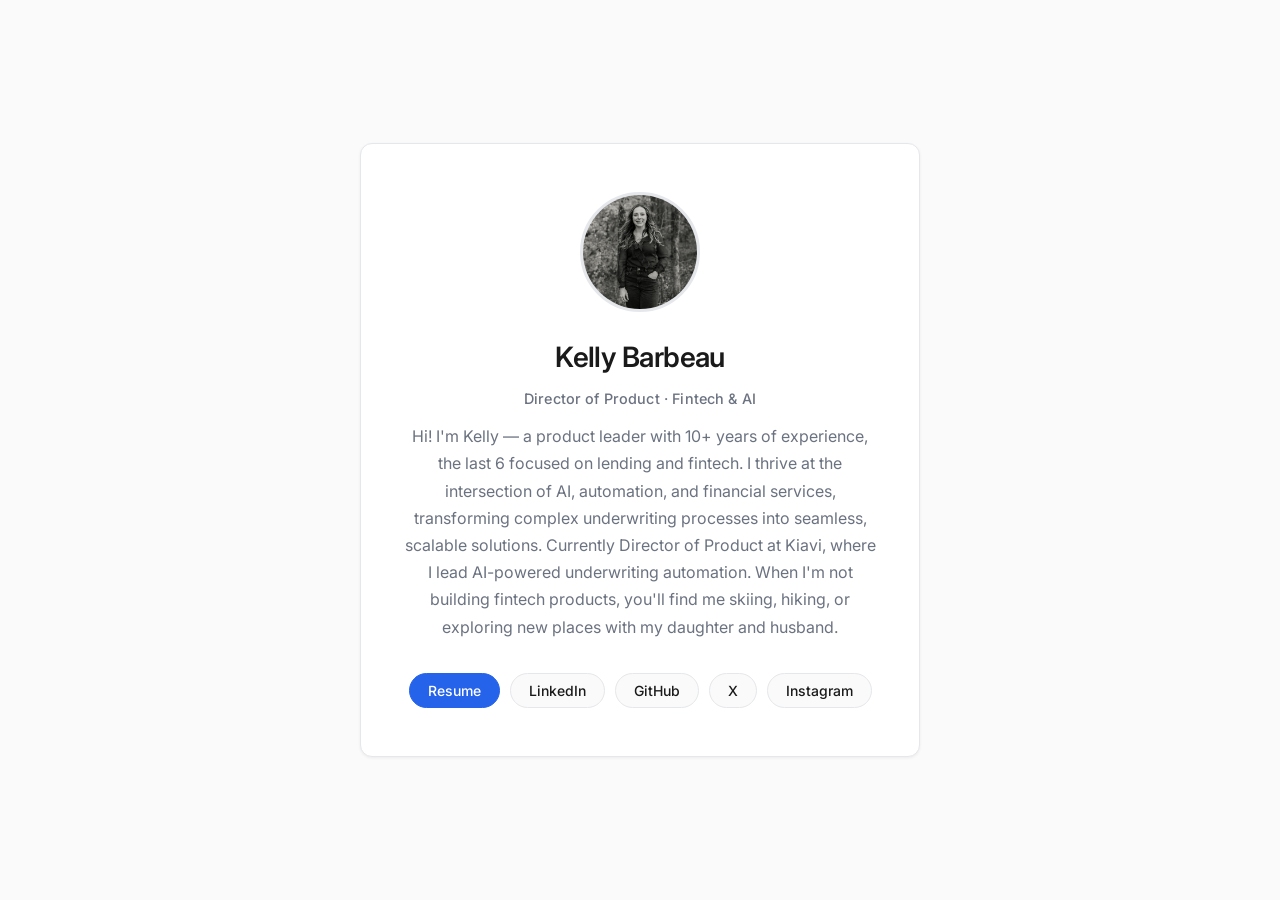
==== index.html @ c8a046b2 "Initial site" ====
<!DOCTYPE html>
<html lang="en">
<head>
  <meta charset="UTF-8" />
  <meta name="viewport" content="width=device-width, initial-scale=1.0" />
  <title>Kelly Barbeau</title>
  <link rel="stylesheet" href="style.css" />
  <link rel="preconnect" href="https://fonts.googleapis.com" />
  <link rel="preconnect" href="https://fonts.gstatic.com" crossorigin />
  <link href="https://fonts.googleapis.com/css2?family=Inter:wght@300;400;500;600&display=swap" rel="stylesheet" />
</head>
<body>
  <main class="container">
    <section class="profile">
      <div class="avatar-wrap">
        <img src="headshot.jpg" alt="Kelly Barbeau" class="avatar" />
      </div>

      <h1>Kelly Barbeau</h1>
      <p class="title">Director of Product · Fintech &amp; AI</p>

      <p class="bio">
        Hi! I'm Kelly — a product leader with 10+ years of experience, the last 6 focused on lending and fintech. I thrive at the intersection of AI, automation, and financial services, transforming complex underwriting processes into seamless, scalable solutions. Currently Director of Product at Kiavi, where I lead AI-powered underwriting automation. When I'm not building fintech products, you'll find me skiing, hiking, or exploring new places with my daughter and husband.
      </p>

      <nav class="links">
        <a href="resume.html" class="link-pill primary">Resume</a>
        <a href="https://www.linkedin.com/in/kelly-barbeau/" class="link-pill" target="_blank" rel="noopener">LinkedIn</a>
        <a href="https://github.com/kellybarbeau" class="link-pill" target="_blank" rel="noopener">GitHub</a>
        <a href="https://x.com/kellymbarbeau" class="link-pill" target="_blank" rel="noopener">X</a>
        <a href="https://www.instagram.com/kmobarbeau/" class="link-pill" target="_blank" rel="noopener">Instagram</a>
      </nav>
    </section>
  </main>
</body>
</html>
---- style.css ----
*, *::before, *::after {
  box-sizing: border-box;
  margin: 0;
  padding: 0;
}

:root {
  --bg: #fafafa;
  --surface: #ffffff;
  --text: #1a1a1a;
  --muted: #6b7280;
  --accent: #2563eb;
  --accent-hover: #1d4ed8;
  --border: #e5e7eb;
  --radius: 12px;
}

body {
  font-family: 'Inter', system-ui, sans-serif;
  background: var(--bg);
  color: var(--text);
  min-height: 100vh;
  display: flex;
  align-items: center;
  justify-content: center;
  padding: 2rem 1rem;
}

.container {
  width: 100%;
  max-width: 560px;
}

/* ── Home page ── */

.profile {
  background: var(--surface);
  border: 1px solid var(--border);
  border-radius: var(--radius);
  padding: 3rem 2.5rem;
  text-align: center;
  box-shadow: 0 1px 3px rgba(0,0,0,.06);
}

.avatar-wrap {
  margin-bottom: 1.5rem;
}

.avatar {
  width: 120px;
  height: 120px;
  border-radius: 50%;
  object-fit: cover;
  border: 3px solid var(--border);
}

h1 {
  font-size: 1.75rem;
  font-weight: 600;
  letter-spacing: -0.02em;
  margin-bottom: 1rem;
}

.title {
  color: var(--muted);
  font-size: 0.9rem;
  font-weight: 500;
  margin-bottom: 1rem;
  letter-spacing: 0.01em;
}

.bio {
  color: var(--muted);
  font-size: 1rem;
  line-height: 1.7;
  margin-bottom: 2rem;
}

.links {
  display: flex;
  flex-wrap: wrap;
  gap: 0.625rem;
  justify-content: center;
}

.link-pill {
  display: inline-block;
  padding: 0.5rem 1.125rem;
  border-radius: 999px;
  font-size: 0.875rem;
  font-weight: 500;
  text-decoration: none;
  border: 1px solid var(--border);
  color: var(--text);
  background: var(--bg);
  transition: border-color 0.15s, background 0.15s, color 0.15s;
}

.link-pill:hover {
  border-color: var(--accent);
  color: var(--accent);
  background: #eff6ff;
}

.link-pill.primary {
  background: var(--accent);
  color: #fff;
  border-color: var(--accent);
}

.link-pill.primary:hover {
  background: var(--accent-hover);
  border-color: var(--accent-hover);
  color: #fff;
}

/* ── Resume page ── */

.resume-header {
  margin-bottom: 2rem;
}

.resume-header a {
  color: var(--accent);
  text-decoration: none;
  font-size: 0.875rem;
  font-weight: 500;
}

.resume-header a:hover {
  text-decoration: underline;
}

.resume-card {
  background: var(--surface);
  border: 1px solid var(--border);
  border-radius: var(--radius);
  padding: 2.5rem;
  box-shadow: 0 1px 3px rgba(0,0,0,.06);
}

.resume-card h1 {
  text-align: left;
  font-size: 1.5rem;
  margin-bottom: 0.25rem;
}

.resume-subtitle {
  color: var(--muted);
  font-size: 0.95rem;
  margin-bottom: 2rem;
}

.resume-section {
  margin-bottom: 2rem;
}

.resume-section:last-child {
  margin-bottom: 0;
}

.resume-section h2 {
  font-size: 0.75rem;
  font-weight: 600;
  letter-spacing: 0.08em;
  text-transform: uppercase;
  color: var(--muted);
  border-bottom: 1px solid var(--border);
  padding-bottom: 0.5rem;
  margin-bottom: 1.25rem;
}

.resume-entry {
  margin-bottom: 1.25rem;
}

.resume-entry:last-child {
  margin-bottom: 0;
}

.entry-header {
  display: flex;
  justify-content: space-between;
  align-items: baseline;
  gap: 1rem;
  margin-bottom: 0.25rem;
}

.entry-title {
  font-weight: 600;
  font-size: 0.95rem;
}

.entry-date {
  font-size: 0.8rem;
  color: var(--muted);
  white-space: nowrap;
  flex-shrink: 0;
}

.entry-org {
  color: var(--muted);
  font-size: 0.875rem;
  margin-bottom: 0.5rem;
}

.entry-desc {
  font-size: 0.875rem;
  color: var(--muted);
  line-height: 1.6;
}

.entry-list {
  margin-top: 0.5rem;
  padding-left: 1.1rem;
  display: flex;
  flex-direction: column;
  gap: 0.35rem;
}

.entry-list li {
  font-size: 0.875rem;
  color: var(--muted);
  line-height: 1.6;
}

.resume-container {
  max-width: 680px;
}

.skills-list {
  display: flex;
  flex-wrap: wrap;
  gap: 0.5rem;
}

.skill-tag {
  font-size: 0.8rem;
  padding: 0.3rem 0.75rem;
  border-radius: 999px;
  background: var(--bg);
  border: 1px solid var(--border);
  color: var(--muted);
}

@media (max-width: 480px) {
  .profile {
    padding: 2rem 1.5rem;
  }
  .resume-card {
    padding: 1.75rem 1.25rem;
  }
  .entry-header {
    flex-direction: column;
    gap: 0.125rem;
  }
}
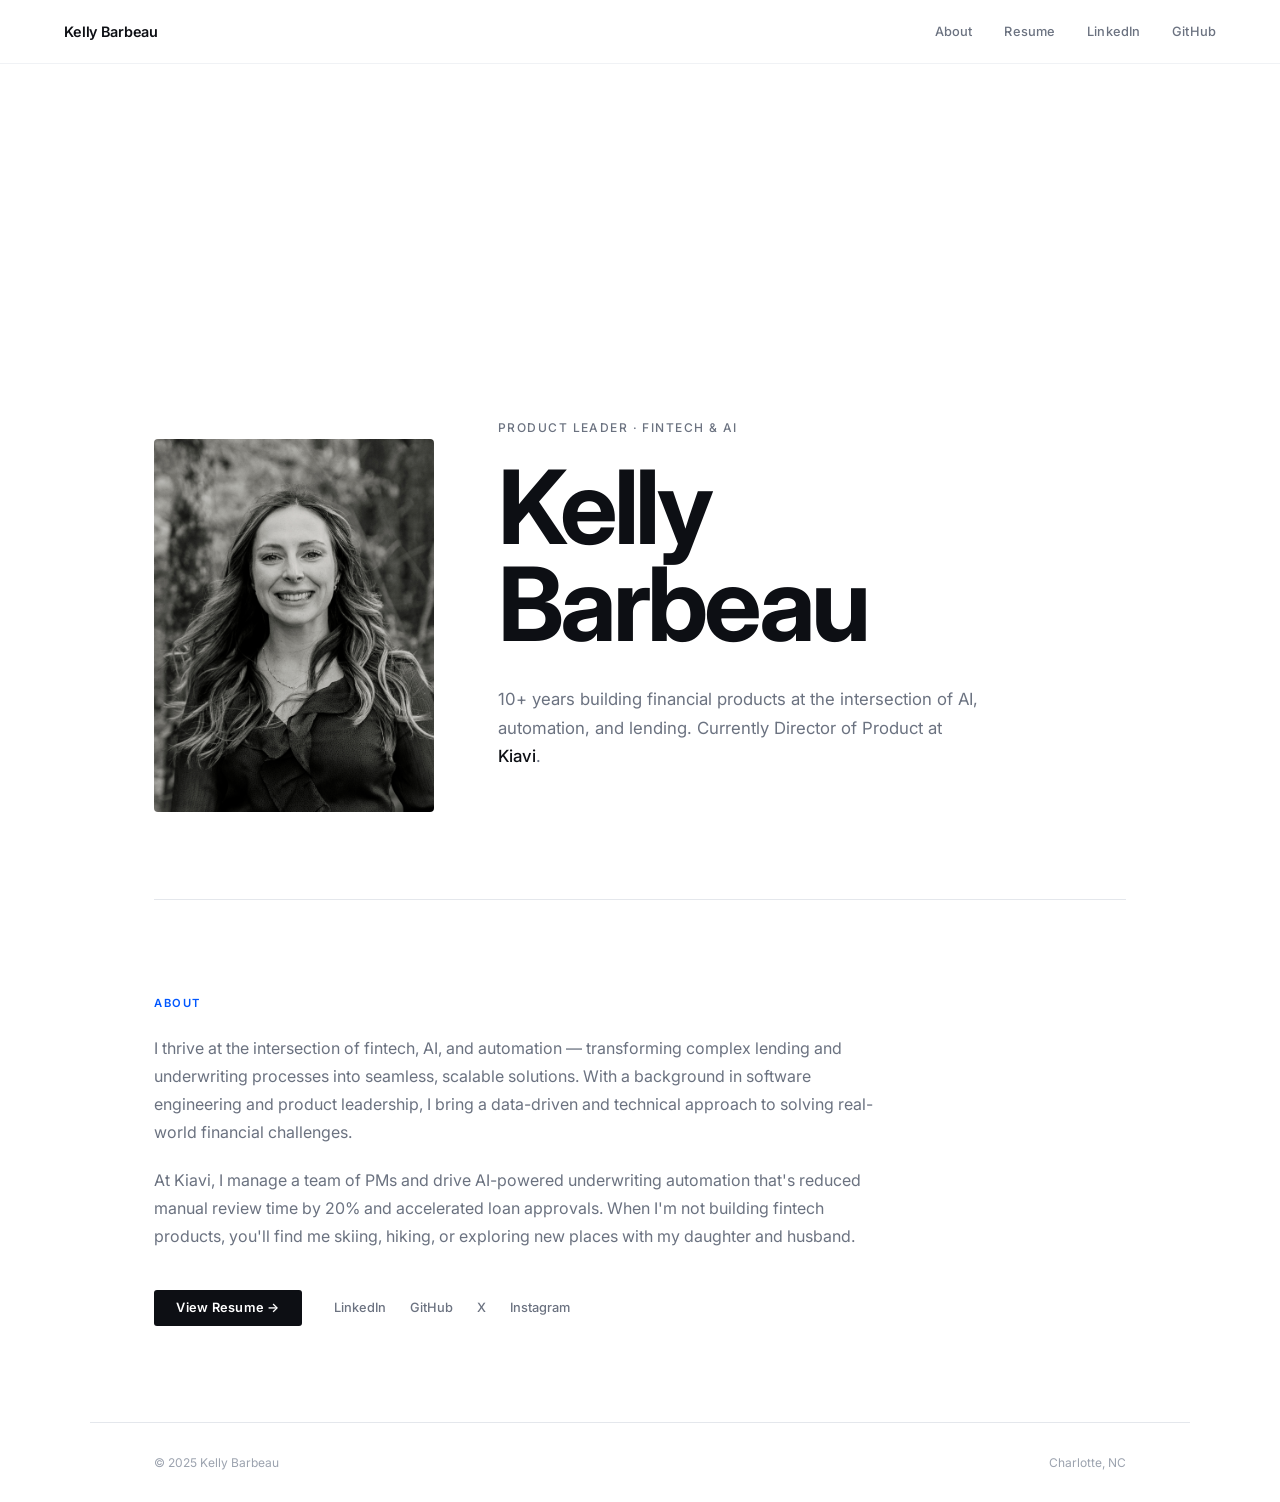
==== commit 6579e4cd: "Redesign with hero layout and updated photo" ====
--- a/index.html
+++ b/index.html
@@ -7,30 +7,63 @@
   <link rel="stylesheet" href="style.css" />
   <link rel="preconnect" href="https://fonts.googleapis.com" />
   <link rel="preconnect" href="https://fonts.gstatic.com" crossorigin />
-  <link href="https://fonts.googleapis.com/css2?family=Inter:wght@300;400;500;600&display=swap" rel="stylesheet" />
+  <link href="https://fonts.googleapis.com/css2?family=Inter:ital,opsz,wght@0,14..32,300;0,14..32,400;0,14..32,500;0,14..32,600;0,14..32,700;1,14..32,300&display=swap" rel="stylesheet" />
 </head>
 <body>
-  <main class="container">
-    <section class="profile">
-      <div class="avatar-wrap">
-        <img src="headshot.jpg" alt="Kelly Barbeau" class="avatar" />
+
+  <!-- Nav -->
+  <header class="nav">
+    <span class="nav-name">Kelly Barbeau</span>
+    <nav class="nav-links">
+      <a href="#about">About</a>
+      <a href="resume.html">Resume</a>
+      <a href="https://www.linkedin.com/in/kelly-barbeau/" target="_blank" rel="noopener">LinkedIn</a>
+      <a href="https://github.com/kellybarbeau" target="_blank" rel="noopener">GitHub</a>
+    </nav>
+  </header>
+
+  <!-- Hero -->
+  <section class="hero">
+    <div class="hero-inner">
+      <div class="hero-photo-col">
+        <img src="headshot.png" alt="Kelly Barbeau" class="hero-photo" />
       </div>
+      <div class="hero-text-col">
+        <p class="hero-eyebrow">Product Leader · Fintech &amp; AI</p>
+        <h1 class="hero-name">Kelly<br/>Barbeau</h1>
+        <p class="hero-sub">10+ years building financial products at the intersection of AI, automation, and lending. Currently Director of Product at <span class="accent">Kiavi</span>.</p>
+      </div>
+    </div>
+    <div class="hero-rule"></div>
+  </section>
 
-      <h1>Kelly Barbeau</h1>
-      <p class="title">Director of Product · Fintech &amp; AI</p>
+  <!-- About -->
+  <section class="about" id="about">
+    <div class="about-inner">
+      <p class="section-label">About</p>
+      <p class="about-bio">
+        I thrive at the intersection of fintech, AI, and automation — transforming complex lending and underwriting processes into seamless, scalable solutions. With a background in software engineering and product leadership, I bring a data-driven and technical approach to solving real-world financial challenges.
+      </p>
+      <p class="about-bio">
+        At Kiavi, I manage a team of PMs and drive AI-powered underwriting automation that's reduced manual review time by 20% and accelerated loan approvals. When I'm not building fintech products, you'll find me skiing, hiking, or exploring new places with my daughter and husband.
+      </p>
+      <div class="about-links">
+        <a href="resume.html" class="btn-primary">View Resume →</a>
+        <div class="social-links">
+          <a href="https://www.linkedin.com/in/kelly-barbeau/" target="_blank" rel="noopener">LinkedIn</a>
+          <a href="https://github.com/kellybarbeau" target="_blank" rel="noopener">GitHub</a>
+          <a href="https://x.com/kellymbarbeau" target="_blank" rel="noopener">X</a>
+          <a href="https://www.instagram.com/kmobarbeau/" target="_blank" rel="noopener">Instagram</a>
+        </div>
+      </div>
+    </div>
+  </section>
 
-      <p class="bio">
-        Hi! I'm Kelly — a product leader with 10+ years of experience, the last 6 focused on lending and fintech. I thrive at the intersection of AI, automation, and financial services, transforming complex underwriting processes into seamless, scalable solutions. Currently Director of Product at Kiavi, where I lead AI-powered underwriting automation. When I'm not building fintech products, you'll find me skiing, hiking, or exploring new places with my daughter and husband.
-      </p>
+  <!-- Footer -->
+  <footer class="footer">
+    <span>© 2025 Kelly Barbeau</span>
+    <span>Charlotte, NC</span>
+  </footer>
 
-      <nav class="links">
-        <a href="resume.html" class="link-pill primary">Resume</a>
-        <a href="https://www.linkedin.com/in/kelly-barbeau/" class="link-pill" target="_blank" rel="noopener">LinkedIn</a>
-        <a href="https://github.com/kellybarbeau" class="link-pill" target="_blank" rel="noopener">GitHub</a>
-        <a href="https://x.com/kellymbarbeau" class="link-pill" target="_blank" rel="noopener">X</a>
-        <a href="https://www.instagram.com/kmobarbeau/" class="link-pill" target="_blank" rel="noopener">Instagram</a>
-      </nav>
-    </section>
-  </main>
 </body>
 </html>
--- a/style.css
+++ b/style.css
@@ -5,227 +5,340 @@
 }
 
 :root {
-  --bg: #fafafa;
-  --surface: #ffffff;
-  --text: #1a1a1a;
+  --bg: #ffffff;
+  --bg-subtle: #f7f8fa;
+  --text: #0d0f14;
   --muted: #6b7280;
-  --accent: #2563eb;
-  --accent-hover: #1d4ed8;
-  --border: #e5e7eb;
-  --radius: 12px;
+  --muted-light: #9ca3af;
+  --accent: #0057ff;
+  --border: #e4e7ec;
+  --border-light: #f0f2f5;
+  --nav-h: 64px;
+  --page-pad: clamp(1.5rem, 5vw, 5rem);
+  --max-w: 1100px;
+}
+
+html {
+  scroll-behavior: smooth;
 }
 
 body {
   font-family: 'Inter', system-ui, sans-serif;
   background: var(--bg);
   color: var(--text);
-  min-height: 100vh;
-  display: flex;
-  align-items: center;
-  justify-content: center;
-  padding: 2rem 1rem;
-}
-
-.container {
+  -webkit-font-smoothing: antialiased;
+}
+
+/* ── Nav ── */
+
+.nav {
+  position: fixed;
+  top: 0;
+  left: 0;
+  right: 0;
+  height: var(--nav-h);
+  display: flex;
+  align-items: center;
+  justify-content: space-between;
+  padding: 0 var(--page-pad);
+  background: rgba(255,255,255,0.88);
+  backdrop-filter: blur(12px);
+  -webkit-backdrop-filter: blur(12px);
+  border-bottom: 1px solid var(--border-light);
+  z-index: 100;
+}
+
+.nav-name {
+  font-size: 0.9rem;
+  font-weight: 600;
+  letter-spacing: -0.01em;
+  color: var(--text);
+  text-decoration: none;
+}
+
+.nav-links {
+  display: flex;
+  align-items: center;
+  gap: 2rem;
+}
+
+.nav-links a {
+  font-size: 0.8rem;
+  font-weight: 500;
+  color: var(--muted);
+  text-decoration: none;
+  letter-spacing: 0.01em;
+  transition: color 0.15s;
+}
+
+.nav-links a:hover,
+.nav-links a.nav-active {
+  color: var(--text);
+}
+
+/* ── Hero ── */
+
+.hero {
+  min-height: 100svh;
+  display: flex;
+  flex-direction: column;
+  justify-content: flex-end;
+  padding: calc(var(--nav-h) + 4rem) var(--page-pad) 0;
+  max-width: var(--max-w);
+  margin: 0 auto;
+}
+
+.hero-inner {
+  display: grid;
+  grid-template-columns: 280px 1fr;
+  gap: 4rem;
+  align-items: center;
+  padding-bottom: 4rem;
+}
+
+.hero-photo {
   width: 100%;
-  max-width: 560px;
-}
-
-/* ── Home page ── */
-
-.profile {
-  background: var(--surface);
-  border: 1px solid var(--border);
-  border-radius: var(--radius);
-  padding: 3rem 2.5rem;
-  text-align: center;
-  box-shadow: 0 1px 3px rgba(0,0,0,.06);
-}
-
-.avatar-wrap {
+  aspect-ratio: 3 / 4;
+  object-fit: cover;
+  object-position: center top;
+  border-radius: 4px;
+}
+
+.hero-text-col {
+  min-width: 0;
+}
+
+.hero-eyebrow {
+  font-size: 0.75rem;
+  font-weight: 500;
+  letter-spacing: 0.12em;
+  text-transform: uppercase;
+  color: var(--muted);
   margin-bottom: 1.5rem;
 }
 
-.avatar {
-  width: 120px;
-  height: 120px;
-  border-radius: 50%;
-  object-fit: cover;
-  border: 3px solid var(--border);
-}
-
-h1 {
-  font-size: 1.75rem;
-  font-weight: 600;
-  letter-spacing: -0.02em;
-  margin-bottom: 1rem;
-}
-
-.title {
-  color: var(--muted);
-  font-size: 0.9rem;
-  font-weight: 500;
-  margin-bottom: 1rem;
-  letter-spacing: 0.01em;
-}
-
-.bio {
-  color: var(--muted);
+.hero-name {
+  font-size: clamp(3rem, 8vw, 6.5rem);
+  font-weight: 700;
+  line-height: 0.95;
+  letter-spacing: -0.04em;
+  color: var(--text);
+  margin-bottom: 2rem;
+}
+
+.hero-sub {
+  max-width: 480px;
+  font-size: 1.05rem;
+  font-weight: 400;
+  line-height: 1.7;
+  color: var(--muted);
+  margin-bottom: 4rem;
+}
+
+.accent {
+  color: var(--text);
+  font-weight: 500;
+}
+
+.hero-rule {
+  height: 1px;
+  background: var(--border);
+  width: 100%;
+}
+
+/* ── About ── */
+
+.about {
+  padding: 6rem var(--page-pad);
+  max-width: var(--max-w);
+  margin: 0 auto;
+}
+
+.about-inner {
+  max-width: 720px;
+}
+
+.section-label {
+  font-size: 0.7rem;
+  font-weight: 600;
+  letter-spacing: 0.14em;
+  text-transform: uppercase;
+  color: var(--accent);
+  margin-bottom: 1.5rem;
+}
+
+.about-bio {
   font-size: 1rem;
-  line-height: 1.7;
+  line-height: 1.75;
+  color: var(--muted);
+  margin-bottom: 1.25rem;
+}
+
+.about-links {
+  margin-top: 2.5rem;
+  display: flex;
+  align-items: center;
+  gap: 2rem;
+  flex-wrap: wrap;
+}
+
+.btn-primary {
+  display: inline-block;
+  padding: 0.65rem 1.4rem;
+  background: var(--text);
+  color: #fff;
+  font-size: 0.8rem;
+  font-weight: 600;
+  letter-spacing: 0.02em;
+  text-decoration: none;
+  border-radius: 3px;
+  transition: background 0.15s, opacity 0.15s;
+}
+
+.btn-primary:hover {
+  background: #1a1f2e;
+}
+
+.social-links {
+  display: flex;
+  gap: 1.5rem;
+}
+
+.social-links a {
+  font-size: 0.8rem;
+  font-weight: 500;
+  color: var(--muted);
+  text-decoration: none;
+  transition: color 0.15s;
+}
+
+.social-links a:hover {
+  color: var(--text);
+}
+
+/* ── Footer ── */
+
+.footer {
+  border-top: 1px solid var(--border);
+  padding: 2rem var(--page-pad);
+  max-width: var(--max-w);
+  margin: 0 auto;
+  display: flex;
+  justify-content: space-between;
+  align-items: center;
+}
+
+.footer span {
+  font-size: 0.75rem;
+  color: var(--muted-light);
+}
+
+/* ── Resume: Hero ── */
+
+.resume-hero {
+  padding: calc(var(--nav-h) + 5rem) var(--page-pad) 4rem;
+  max-width: var(--max-w);
+  margin: 0 auto;
+  border-bottom: 1px solid var(--border);
+}
+
+.resume-title {
+  font-size: clamp(2.5rem, 6vw, 4.5rem);
+  font-weight: 700;
+  letter-spacing: -0.03em;
+  line-height: 1;
+  margin-bottom: 0.75rem;
+}
+
+.resume-tagline {
+  font-size: 1rem;
+  color: var(--muted);
+  font-weight: 400;
+}
+
+/* ── Resume: Body ── */
+
+.resume-body {
+  max-width: var(--max-w);
+  margin: 0 auto;
+  padding: 4rem var(--page-pad) 6rem;
+}
+
+.resume-section {
+  margin-bottom: 4rem;
+}
+
+.resume-section-heading {
+  font-size: 0.7rem;
+  font-weight: 600;
+  letter-spacing: 0.14em;
+  text-transform: uppercase;
+  color: var(--accent);
   margin-bottom: 2rem;
-}
-
-.links {
-  display: flex;
-  flex-wrap: wrap;
-  gap: 0.625rem;
-  justify-content: center;
-}
-
-.link-pill {
-  display: inline-block;
-  padding: 0.5rem 1.125rem;
-  border-radius: 999px;
-  font-size: 0.875rem;
-  font-weight: 500;
-  text-decoration: none;
-  border: 1px solid var(--border);
-  color: var(--text);
-  background: var(--bg);
-  transition: border-color 0.15s, background 0.15s, color 0.15s;
-}
-
-.link-pill:hover {
-  border-color: var(--accent);
-  color: var(--accent);
-  background: #eff6ff;
-}
-
-.link-pill.primary {
-  background: var(--accent);
-  color: #fff;
-  border-color: var(--accent);
-}
-
-.link-pill.primary:hover {
-  background: var(--accent-hover);
-  border-color: var(--accent-hover);
-  color: #fff;
-}
-
-/* ── Resume page ── */
-
-.resume-header {
-  margin-bottom: 2rem;
-}
-
-.resume-header a {
-  color: var(--accent);
-  text-decoration: none;
-  font-size: 0.875rem;
-  font-weight: 500;
-}
-
-.resume-header a:hover {
-  text-decoration: underline;
-}
-
-.resume-card {
-  background: var(--surface);
-  border: 1px solid var(--border);
-  border-radius: var(--radius);
-  padding: 2.5rem;
-  box-shadow: 0 1px 3px rgba(0,0,0,.06);
-}
-
-.resume-card h1 {
-  text-align: left;
-  font-size: 1.5rem;
-  margin-bottom: 0.25rem;
-}
-
-.resume-subtitle {
-  color: var(--muted);
-  font-size: 0.95rem;
-  margin-bottom: 2rem;
-}
-
-.resume-section {
-  margin-bottom: 2rem;
-}
-
-.resume-section:last-child {
-  margin-bottom: 0;
-}
-
-.resume-section h2 {
-  font-size: 0.75rem;
-  font-weight: 600;
-  letter-spacing: 0.08em;
-  text-transform: uppercase;
-  color: var(--muted);
+  padding-bottom: 0.75rem;
   border-bottom: 1px solid var(--border);
-  padding-bottom: 0.5rem;
-  margin-bottom: 1.25rem;
 }
 
 .resume-entry {
-  margin-bottom: 1.25rem;
+  display: grid;
+  grid-template-columns: 220px 1fr;
+  gap: 2rem;
+  padding: 1.75rem 0;
+  border-bottom: 1px solid var(--border-light);
 }
 
 .resume-entry:last-child {
-  margin-bottom: 0;
-}
-
-.entry-header {
-  display: flex;
-  justify-content: space-between;
-  align-items: baseline;
-  gap: 1rem;
-  margin-bottom: 0.25rem;
-}
-
-.entry-title {
-  font-weight: 600;
-  font-size: 0.95rem;
-}
-
-.entry-date {
-  font-size: 0.8rem;
-  color: var(--muted);
-  white-space: nowrap;
-  flex-shrink: 0;
-}
-
-.entry-org {
-  color: var(--muted);
-  font-size: 0.875rem;
-  margin-bottom: 0.5rem;
-}
-
-.entry-desc {
-  font-size: 0.875rem;
-  color: var(--muted);
-  line-height: 1.6;
-}
-
-.entry-list {
-  margin-top: 0.5rem;
-  padding-left: 1.1rem;
+  border-bottom: none;
+}
+
+.resume-entry-meta {
   display: flex;
   flex-direction: column;
   gap: 0.35rem;
+  padding-top: 0.1rem;
+}
+
+.entry-company {
+  font-size: 0.8rem;
+  font-weight: 600;
+  color: var(--text);
+}
+
+.entry-date {
+  font-size: 0.75rem;
+  color: var(--muted-light);
+  font-weight: 400;
+}
+
+.entry-role {
+  font-size: 0.95rem;
+  font-weight: 600;
+  color: var(--text);
+  margin-bottom: 0.75rem;
+  letter-spacing: -0.01em;
+}
+
+.entry-list {
+  padding-left: 1rem;
+  display: flex;
+  flex-direction: column;
+  gap: 0.5rem;
 }
 
 .entry-list li {
   font-size: 0.875rem;
   color: var(--muted);
-  line-height: 1.6;
-}
-
-.resume-container {
-  max-width: 680px;
+  line-height: 1.65;
+}
+
+.resume-lower {
+  display: grid;
+  grid-template-columns: 1fr 1fr;
+  gap: 3rem 4rem;
+}
+
+.resume-section-sm {
+  margin-bottom: 0;
 }
 
 .skills-list {
@@ -235,23 +348,42 @@
 }
 
 .skill-tag {
-  font-size: 0.8rem;
-  padding: 0.3rem 0.75rem;
-  border-radius: 999px;
-  background: var(--bg);
+  font-size: 0.75rem;
+  font-weight: 500;
+  padding: 0.35rem 0.85rem;
+  border-radius: 2px;
+  background: var(--bg-subtle);
   border: 1px solid var(--border);
   color: var(--muted);
 }
 
-@media (max-width: 480px) {
-  .profile {
-    padding: 2rem 1.5rem;
-  }
-  .resume-card {
-    padding: 1.75rem 1.25rem;
-  }
-  .entry-header {
-    flex-direction: column;
-    gap: 0.125rem;
-  }
-}
+/* ── Responsive ── */
+
+@media (max-width: 768px) {
+  .hero-inner {
+    grid-template-columns: 1fr;
+    gap: 2rem;
+  }
+
+  .hero-photo {
+    max-width: 200px;
+    aspect-ratio: 1 / 1;
+  }
+
+  .resume-entry {
+    grid-template-columns: 1fr;
+    gap: 0.5rem;
+  }
+
+  .resume-lower {
+    grid-template-columns: 1fr;
+  }
+
+  .nav-links {
+    gap: 1.25rem;
+  }
+
+  .nav-links a:nth-child(n+3) {
+    display: none;
+  }
+}
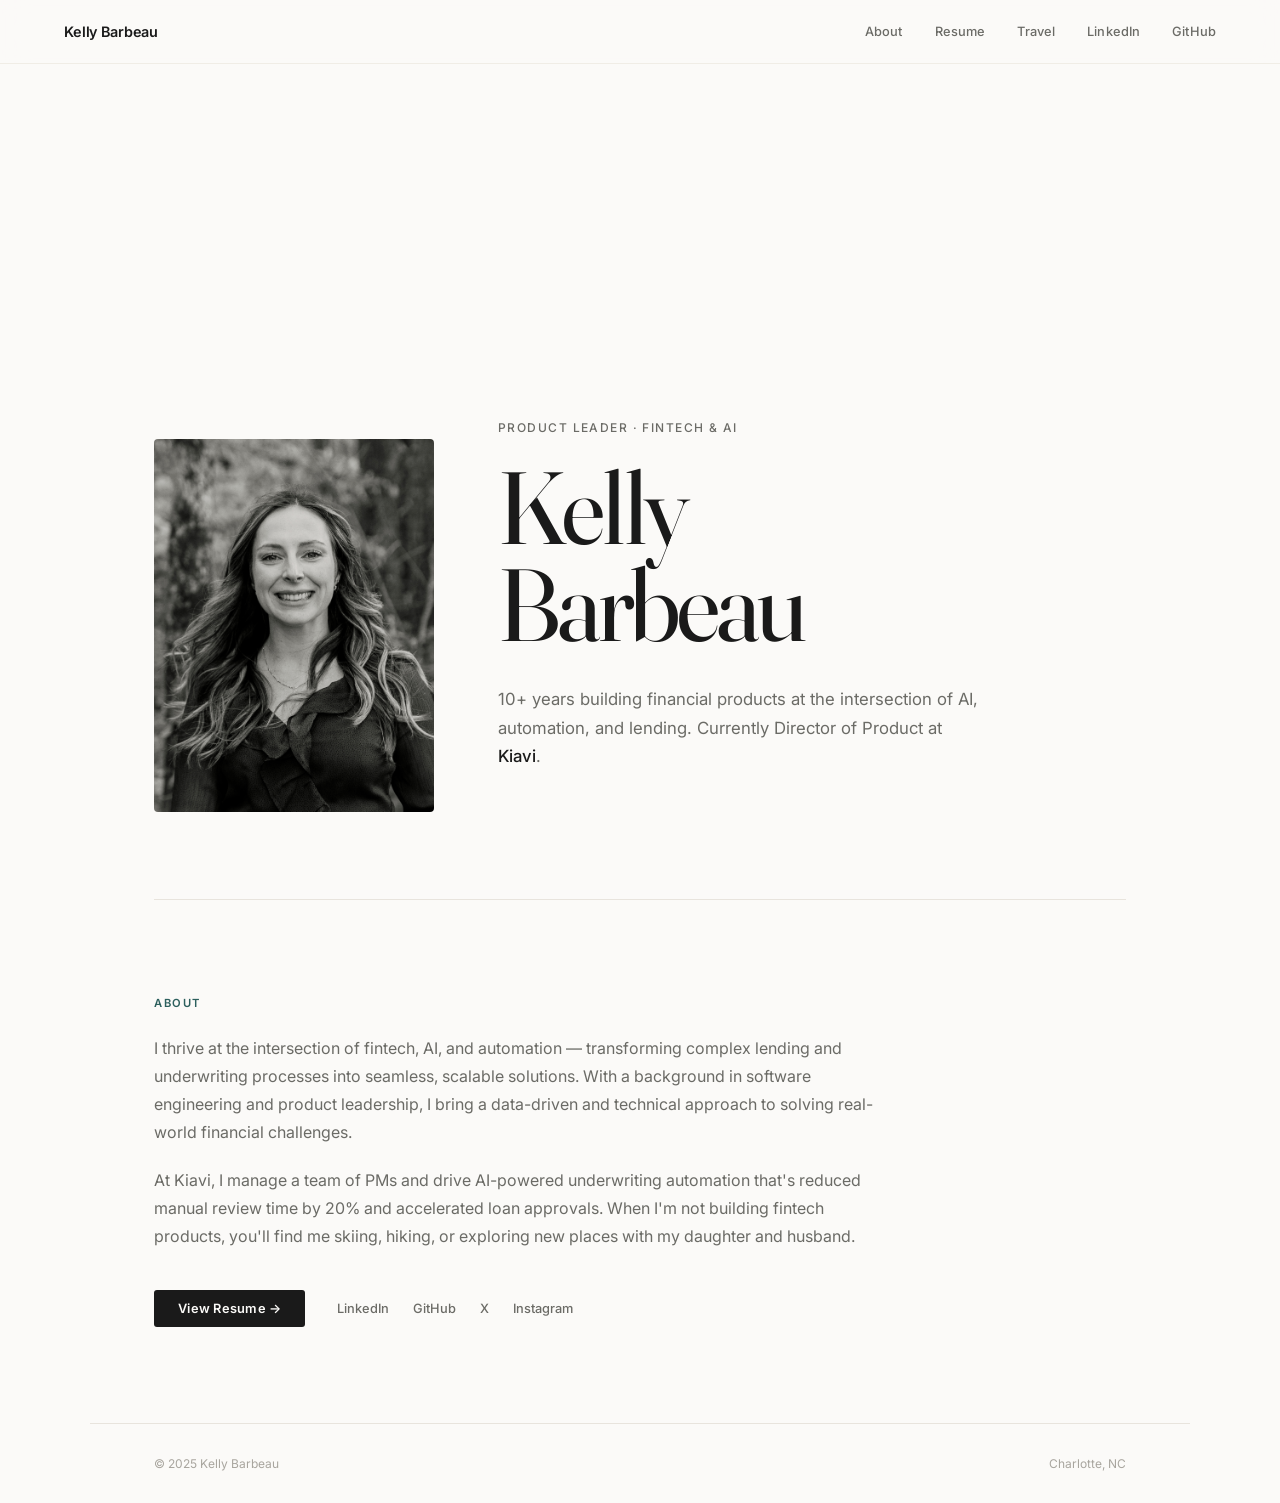
==== commit 317c6378: "Add Travel guides + homepage style refresh Travel page: card library of 20 destination guides + 3 it" ====
--- a/index.html
+++ b/index.html
@@ -4,10 +4,11 @@
   <meta charset="UTF-8" />
   <meta name="viewport" content="width=device-width, initial-scale=1.0" />
   <title>Kelly Barbeau</title>
+  <link rel="icon" type="image/svg+xml" href="favicon.svg" />
   <link rel="stylesheet" href="style.css" />
   <link rel="preconnect" href="https://fonts.googleapis.com" />
   <link rel="preconnect" href="https://fonts.gstatic.com" crossorigin />
-  <link href="https://fonts.googleapis.com/css2?family=Inter:ital,opsz,wght@0,14..32,300;0,14..32,400;0,14..32,500;0,14..32,600;0,14..32,700;1,14..32,300&display=swap" rel="stylesheet" />
+  <link href="https://fonts.googleapis.com/css2?family=Fraunces:opsz,wght@9..144,300..700&family=Inter:ital,opsz,wght@0,14..32,300;0,14..32,400;0,14..32,500;0,14..32,600;0,14..32,700;1,14..32,300&display=swap" rel="stylesheet" />
 </head>
 <body>
 
@@ -17,6 +18,7 @@
     <nav class="nav-links">
       <a href="#about">About</a>
       <a href="resume.html">Resume</a>
+      <a href="travel.html">Travel</a>
       <a href="https://www.linkedin.com/in/kelly-barbeau/" target="_blank" rel="noopener">LinkedIn</a>
       <a href="https://github.com/kellybarbeau" target="_blank" rel="noopener">GitHub</a>
     </nav>
--- a/style.css
+++ b/style.css
@@ -5,17 +5,20 @@
 }
 
 :root {
-  --bg: #ffffff;
-  --bg-subtle: #f7f8fa;
-  --text: #0d0f14;
-  --muted: #6b7280;
-  --muted-light: #9ca3af;
-  --accent: #0057ff;
-  --border: #e4e7ec;
-  --border-light: #f0f2f5;
+  --bg: #fbfaf8;
+  --bg-subtle: #f4f0e8;
+  --text: #1a1a1a;
+  --muted: #6b6b66;
+  --muted-light: #a8a59e;
+  --accent: #2c5f5d;
+  --accent-soft: #e8efee;
+  --border: #e8e4dd;
+  --border-light: #f0ede6;
   --nav-h: 64px;
   --page-pad: clamp(1.5rem, 5vw, 5rem);
   --max-w: 1100px;
+  --font-display: 'Fraunces', Georgia, serif;
+  --font-sans: 'Inter', system-ui, sans-serif;
 }
 
 html {
@@ -23,10 +26,11 @@
 }
 
 body {
-  font-family: 'Inter', system-ui, sans-serif;
+  font-family: var(--font-sans);
   background: var(--bg);
   color: var(--text);
   -webkit-font-smoothing: antialiased;
+  -moz-osx-font-smoothing: grayscale;
 }
 
 /* ── Nav ── */
@@ -41,9 +45,9 @@
   align-items: center;
   justify-content: space-between;
   padding: 0 var(--page-pad);
-  background: rgba(255,255,255,0.88);
-  backdrop-filter: blur(12px);
-  -webkit-backdrop-filter: blur(12px);
+  background: rgba(251, 250, 248, 0.85);
+  backdrop-filter: blur(14px) saturate(140%);
+  -webkit-backdrop-filter: blur(14px) saturate(140%);
   border-bottom: 1px solid var(--border-light);
   z-index: 100;
 }
@@ -118,10 +122,12 @@
 }
 
 .hero-name {
+  font-family: var(--font-display);
   font-size: clamp(3rem, 8vw, 6.5rem);
-  font-weight: 700;
+  font-weight: 400;
+  font-variation-settings: "opsz" 144;
   line-height: 0.95;
-  letter-spacing: -0.04em;
+  letter-spacing: -0.035em;
   color: var(--text);
   margin-bottom: 2rem;
 }
@@ -184,19 +190,20 @@
 
 .btn-primary {
   display: inline-block;
-  padding: 0.65rem 1.4rem;
+  padding: 0.7rem 1.5rem;
   background: var(--text);
-  color: #fff;
+  color: var(--bg);
   font-size: 0.8rem;
   font-weight: 600;
   letter-spacing: 0.02em;
   text-decoration: none;
   border-radius: 3px;
-  transition: background 0.15s, opacity 0.15s;
+  transition: background 0.18s ease, transform 0.18s ease;
 }
 
 .btn-primary:hover {
-  background: #1a1f2e;
+  background: var(--accent);
+  transform: translateY(-1px);
 }
 
 .social-links {
@@ -243,9 +250,11 @@
 }
 
 .resume-title {
+  font-family: var(--font-display);
   font-size: clamp(2.5rem, 6vw, 4.5rem);
-  font-weight: 700;
-  letter-spacing: -0.03em;
+  font-weight: 400;
+  font-variation-settings: "opsz" 144;
+  letter-spacing: -0.025em;
   line-height: 1;
   margin-bottom: 0.75rem;
 }
@@ -357,6 +366,458 @@
   color: var(--muted);
 }
 
+/* ── Travel: Hero ── */
+
+.travel-hero {
+  padding: calc(var(--nav-h) + 5rem) var(--page-pad) 4rem;
+  max-width: var(--max-w);
+  margin: 0 auto;
+}
+
+.travel-hero-inner {
+  max-width: 760px;
+}
+
+.travel-title {
+  font-family: var(--font-display);
+  font-size: clamp(2.75rem, 7vw, 5.25rem);
+  font-weight: 400;
+  font-variation-settings: "opsz" 144;
+  letter-spacing: -0.03em;
+  line-height: 1.02;
+  margin-bottom: 1.25rem;
+}
+
+.travel-title em {
+  font-style: italic;
+  color: var(--accent);
+  font-weight: 300;
+}
+
+.travel-tagline {
+  font-size: 1.1rem;
+  line-height: 1.6;
+  color: var(--muted);
+  max-width: 540px;
+}
+
+/* ── Travel: Shared gradient placeholders ── */
+
+.trip-image-1 { background: linear-gradient(135deg, #d4b896 0%, #a68b6f 100%); }
+.trip-image-2 { background: linear-gradient(135deg, #b3c5d1 0%, #6b8a9e 100%); }
+.trip-image-3 { background: linear-gradient(135deg, #d4a896 0%, #a07560 100%); }
+.trip-image-4 { background: linear-gradient(135deg, #b8c8a8 0%, #7a9068 100%); }
+.trip-image-5 { background: linear-gradient(135deg, #c9b8d4 0%, #8a7a9e 100%); }
+
+/* ── Travel: Library (cards + filters) ── */
+
+.library-section {
+  padding: 1rem var(--page-pad) 4rem;
+}
+
+.library-inner {
+  max-width: var(--max-w);
+  margin: 0 auto;
+}
+
+.filter-bar {
+  display: flex;
+  flex-wrap: wrap;
+  gap: 0.5rem;
+  padding-bottom: 2.5rem;
+  border-bottom: 1px solid var(--border-light);
+  margin-bottom: 2.5rem;
+}
+
+.filter-chip {
+  font-family: var(--font-sans);
+  font-size: 0.78rem;
+  font-weight: 500;
+  letter-spacing: 0.02em;
+  padding: 0.5rem 1rem;
+  border: 1px solid var(--border);
+  background: transparent;
+  color: var(--muted);
+  border-radius: 999px;
+  cursor: pointer;
+  transition: background 0.15s, color 0.15s, border-color 0.15s;
+}
+
+.filter-chip:hover {
+  color: var(--text);
+  border-color: var(--muted-light);
+}
+
+.filter-chip-active {
+  background: var(--text);
+  color: var(--bg);
+  border-color: var(--text);
+}
+
+.filter-chip-active:hover {
+  color: var(--bg);
+  border-color: var(--text);
+}
+
+.card-grid {
+  display: grid;
+  grid-template-columns: repeat(auto-fill, minmax(280px, 1fr));
+  gap: 2.5rem 2rem;
+}
+
+.dest-card {
+  display: flex;
+  flex-direction: column;
+  text-decoration: none;
+  color: inherit;
+  transition: transform 0.25s ease;
+}
+
+.dest-card:hover {
+  transform: translateY(-3px);
+}
+
+.dest-card-hidden {
+  display: none;
+}
+
+.dest-card-image {
+  aspect-ratio: 4 / 3;
+  border-radius: 4px;
+  margin-bottom: 1rem;
+  position: relative;
+  overflow: hidden;
+  transition: filter 0.25s ease;
+}
+
+.dest-card-image:not(:has(img))::after {
+  content: "";
+  position: absolute;
+  inset: 0;
+  background: radial-gradient(circle at 30% 30%, rgba(255,255,255,0.16), transparent 60%);
+  pointer-events: none;
+}
+
+.dest-card-img {
+  width: 100%;
+  height: 100%;
+  object-fit: cover;
+  display: block;
+  position: relative;
+  z-index: 1;
+}
+
+.dest-card:hover .dest-card-image {
+  filter: brightness(1.04);
+}
+
+.dest-card-body {
+  display: flex;
+  flex-direction: column;
+  gap: 0.4rem;
+}
+
+.dest-card-cat {
+  font-size: 0.68rem;
+  font-weight: 500;
+  letter-spacing: 0.14em;
+  text-transform: uppercase;
+  color: var(--accent);
+}
+
+.dest-card-itinerary .dest-card-cat {
+  color: var(--muted-light);
+}
+
+.dest-card-name {
+  font-family: var(--font-display);
+  font-size: 1.6rem;
+  font-weight: 400;
+  font-variation-settings: "opsz" 144;
+  letter-spacing: -0.02em;
+  line-height: 1.05;
+  color: var(--text);
+}
+
+.dest-card-meta {
+  font-size: 0.82rem;
+  color: var(--muted);
+  display: flex;
+  flex-wrap: wrap;
+  align-items: baseline;
+  gap: 0.4rem;
+}
+
+.dest-card-dot {
+  color: var(--muted-light);
+}
+
+/* ── Travel: Wishlist (list-style) ── */
+
+.travel-wishlist {
+  max-width: var(--max-w);
+  margin: 0 auto;
+  padding: 5rem var(--page-pad) 8rem;
+  border-top: 1px solid var(--border);
+}
+
+.wishlist-header {
+  margin-bottom: 2.5rem;
+  max-width: 600px;
+}
+
+.wishlist-title {
+  font-family: var(--font-display);
+  font-size: clamp(2rem, 4vw, 2.75rem);
+  font-weight: 400;
+  font-variation-settings: "opsz" 144;
+  letter-spacing: -0.025em;
+  line-height: 1.05;
+  margin: 0.75rem 0 1rem;
+}
+
+.wishlist-title em {
+  font-style: italic;
+  color: var(--accent);
+  font-weight: 300;
+}
+
+.wishlist-note {
+  font-size: 0.95rem;
+  color: var(--muted);
+  line-height: 1.6;
+}
+
+.wishlist-list {
+  list-style: none;
+  border-top: 1px solid var(--border-light);
+}
+
+.wishlist-row {
+  display: grid;
+  grid-template-columns: 1fr auto;
+  gap: 1rem;
+  align-items: baseline;
+  padding: 1rem 0;
+  border-bottom: 1px solid var(--border-light);
+}
+
+.wishlist-row .wishlist-name {
+  font-size: 0.95rem;
+  font-weight: 500;
+  color: var(--text);
+}
+
+.wishlist-row .wishlist-location {
+  font-size: 0.7rem;
+  color: var(--muted-light);
+  letter-spacing: 0.12em;
+  text-transform: uppercase;
+  white-space: nowrap;
+}
+
+/* ── Travel: Individual Guide / Itinerary page ── */
+
+.guide-page {
+  max-width: var(--max-w);
+  margin: 0 auto;
+  padding: calc(var(--nav-h) + 2rem) var(--page-pad) 6rem;
+}
+
+.guide-back {
+  margin-bottom: 2rem;
+}
+
+.guide-back a {
+  font-size: 0.82rem;
+  font-weight: 500;
+  color: var(--muted);
+  text-decoration: none;
+  letter-spacing: 0.01em;
+  transition: color 0.15s;
+}
+
+.guide-back a:hover {
+  color: var(--text);
+}
+
+.guide-back-bottom {
+  margin: 5rem 0 0;
+  padding-top: 3rem;
+  border-top: 1px solid var(--border-light);
+}
+
+.guide-hero {
+  display: grid;
+  grid-template-columns: 1.05fr 1fr;
+  gap: 3rem;
+  align-items: start;
+  margin-bottom: 4rem;
+}
+
+.guide-hero-image {
+  aspect-ratio: 4 / 5;
+  border-radius: 4px;
+  position: relative;
+  overflow: hidden;
+  position: sticky;
+  top: calc(var(--nav-h) + 2rem);
+}
+
+.guide-hero-image:not(:has(img))::after {
+  content: "";
+  position: absolute;
+  inset: 0;
+  background: radial-gradient(circle at 30% 30%, rgba(255,255,255,0.18), transparent 60%);
+  pointer-events: none;
+}
+
+.guide-hero-img {
+  width: 100%;
+  height: 100%;
+  object-fit: cover;
+  display: block;
+  position: relative;
+  z-index: 1;
+}
+
+.guide-hero-text {
+  display: flex;
+  flex-direction: column;
+  gap: 1rem;
+  padding-top: 0.25rem;
+  min-width: 0;
+}
+
+.guide-title {
+  font-family: var(--font-display);
+  font-size: clamp(2.5rem, 6vw, 4.5rem);
+  font-weight: 400;
+  font-variation-settings: "opsz" 144;
+  letter-spacing: -0.03em;
+  line-height: 1;
+  color: var(--text);
+}
+
+.guide-meta {
+  font-size: 0.85rem;
+  color: var(--muted);
+  display: flex;
+  flex-wrap: wrap;
+  align-items: baseline;
+  gap: 0.4rem;
+}
+
+.guide-meta-dot {
+  color: var(--muted-light);
+}
+
+.guide-intro {
+  font-family: var(--font-display);
+  font-style: italic;
+  font-size: 1.1rem;
+  line-height: 1.7;
+  color: var(--muted);
+  font-weight: 300;
+  margin-top: 0.5rem;
+  max-width: 60ch;
+}
+
+.guide-body {
+  display: flex;
+  flex-direction: column;
+  gap: 4rem;
+}
+
+.guide-section-title {
+  font-family: var(--font-display);
+  font-size: 1.4rem;
+  font-weight: 400;
+  font-variation-settings: "opsz" 60;
+  letter-spacing: -0.015em;
+  color: var(--text);
+  margin-bottom: 1.25rem;
+  padding-bottom: 0.85rem;
+  border-bottom: 1px solid var(--border);
+}
+
+.guide-section-list {
+  list-style: none;
+  display: flex;
+  flex-direction: column;
+  gap: 0;
+}
+
+.guide-item {
+  padding: 1.1rem 0;
+  border-bottom: 1px solid var(--border-light);
+}
+
+.guide-item:last-child {
+  border-bottom: none;
+}
+
+.guide-item-name {
+  font-size: 0.98rem;
+  font-weight: 500;
+  color: var(--text);
+  margin-bottom: 0.3rem;
+}
+
+.guide-item-name a {
+  color: var(--text);
+  text-decoration: none;
+  border-bottom: 1px solid var(--border);
+  transition: border-color 0.15s, color 0.15s;
+}
+
+.guide-item-name a:hover {
+  color: var(--accent);
+  border-color: var(--accent);
+}
+
+.guide-item-note {
+  font-size: 0.92rem;
+  line-height: 1.65;
+  color: var(--muted);
+  max-width: 64ch;
+}
+
+/* Itinerary days */
+.itin-day {
+  padding-bottom: 1.5rem;
+}
+
+.itin-day-label {
+  font-family: var(--font-display);
+  font-size: 1.25rem;
+  font-weight: 400;
+  font-variation-settings: "opsz" 60;
+  letter-spacing: -0.01em;
+  color: var(--text);
+  margin-bottom: 1rem;
+  padding-bottom: 0.75rem;
+  border-bottom: 1px solid var(--border);
+}
+
+.itin-day-list {
+  list-style: none;
+  display: flex;
+  flex-direction: column;
+}
+
+.itin-day-list li {
+  padding: 0.85rem 0;
+  font-size: 0.95rem;
+  line-height: 1.55;
+  color: var(--text);
+  border-bottom: 1px solid var(--border-light);
+}
+
+.itin-day-list li:last-child {
+  border-bottom: none;
+}
+
 /* ── Responsive ── */
 
 @media (max-width: 768px) {
@@ -380,10 +841,51 @@
   }
 
   .nav-links {
-    gap: 1.25rem;
-  }
-
-  .nav-links a:nth-child(n+3) {
+    gap: 1.1rem;
+  }
+
+  .nav-links a:nth-child(n+4) {
     display: none;
   }
-}
+
+  .card-grid {
+    grid-template-columns: 1fr;
+    gap: 2rem;
+  }
+
+  .guide-hero {
+    grid-template-columns: 1fr;
+    gap: 2rem;
+  }
+
+  .guide-hero-image {
+    position: static;
+    aspect-ratio: 16 / 10;
+  }
+
+  .filter-bar {
+    padding-bottom: 1.75rem;
+    margin-bottom: 2rem;
+    overflow-x: auto;
+    flex-wrap: nowrap;
+    scrollbar-width: none;
+    -ms-overflow-style: none;
+  }
+
+  .filter-bar::-webkit-scrollbar {
+    display: none;
+  }
+
+  .filter-chip {
+    flex-shrink: 0;
+  }
+
+  .wishlist-row {
+    grid-template-columns: 1fr;
+    gap: 0.25rem;
+  }
+
+  .wishlist-row .wishlist-location {
+    order: -1;
+  }
+}
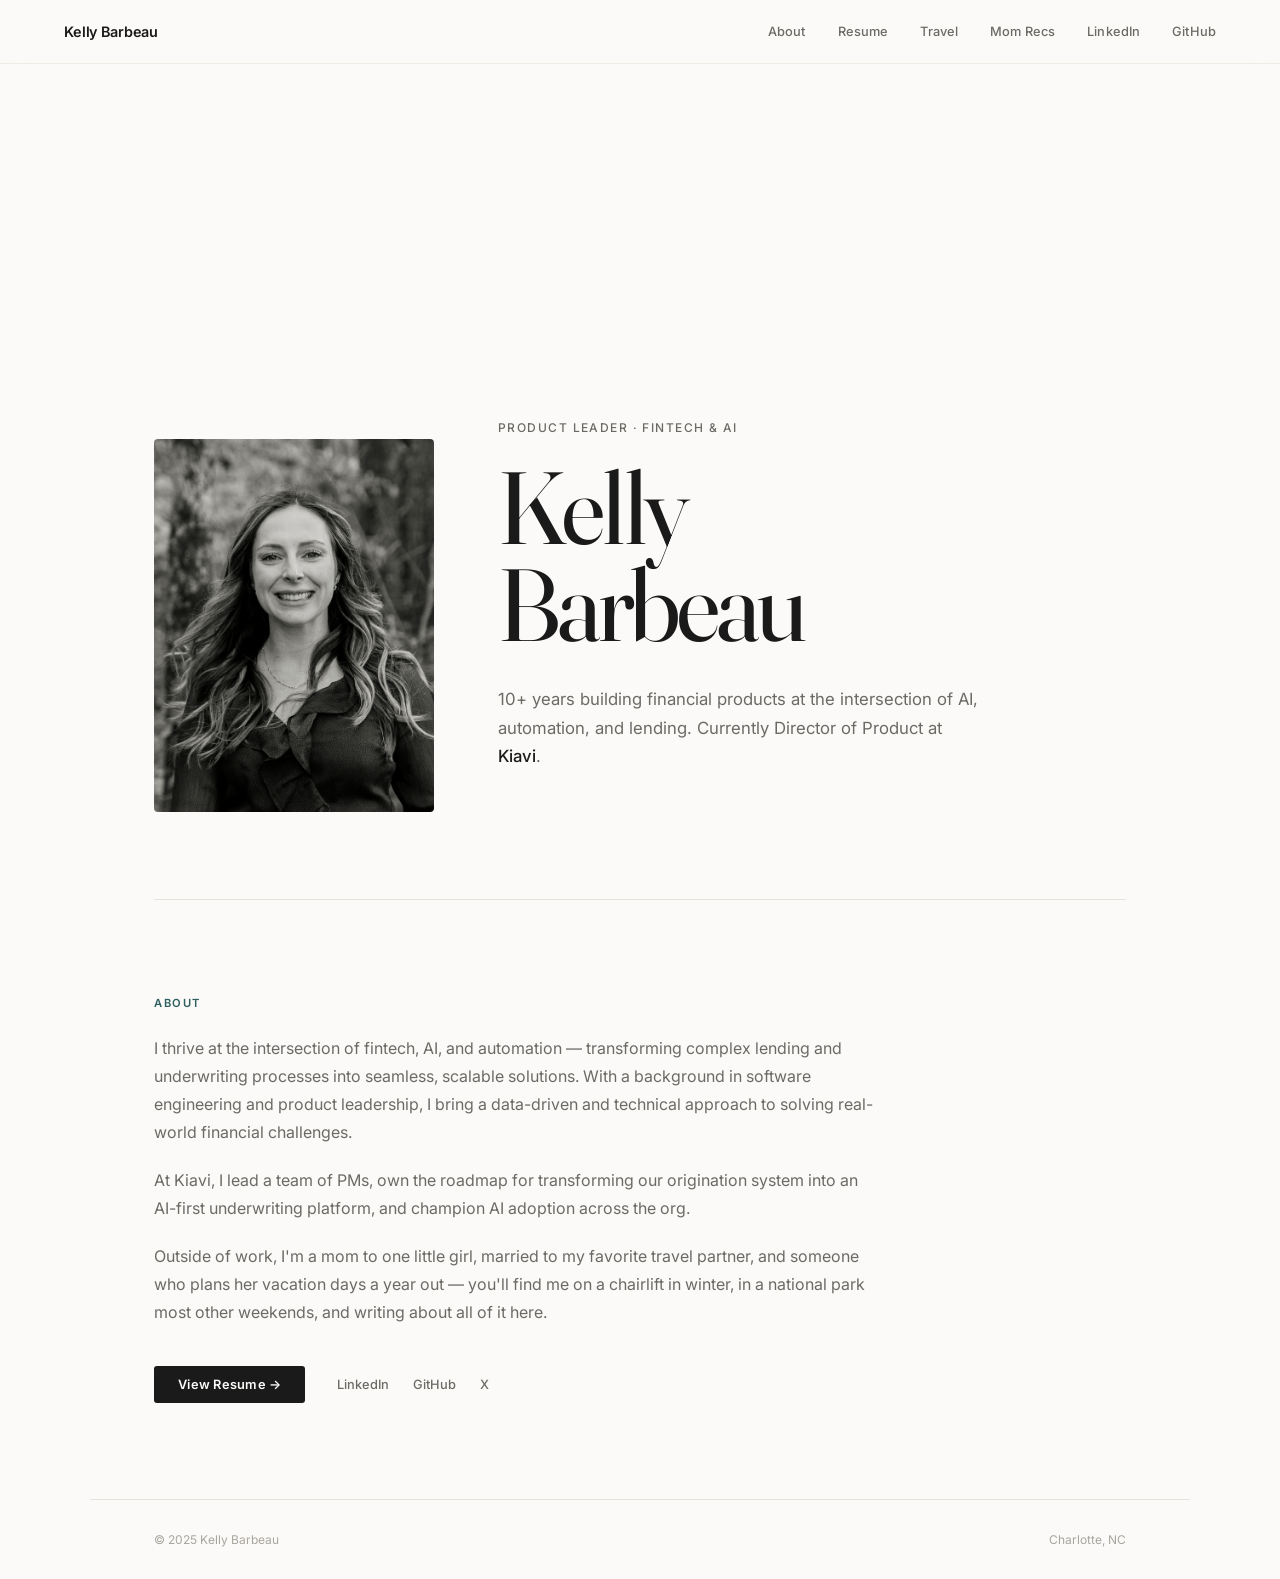
==== commit 27189f22: "Update bio, add Mom Recs stub, refine Travel page - Homepage About: expanded into 3 paragraphs with " ====
--- a/index.html
+++ b/index.html
@@ -19,6 +19,7 @@
       <a href="#about">About</a>
       <a href="resume.html">Resume</a>
       <a href="travel.html">Travel</a>
+      <a href="momrecs.html">Mom Recs</a>
       <a href="https://www.linkedin.com/in/kelly-barbeau/" target="_blank" rel="noopener">LinkedIn</a>
       <a href="https://github.com/kellybarbeau" target="_blank" rel="noopener">GitHub</a>
     </nav>
@@ -47,7 +48,10 @@
         I thrive at the intersection of fintech, AI, and automation — transforming complex lending and underwriting processes into seamless, scalable solutions. With a background in software engineering and product leadership, I bring a data-driven and technical approach to solving real-world financial challenges.
       </p>
       <p class="about-bio">
-        At Kiavi, I manage a team of PMs and drive AI-powered underwriting automation that's reduced manual review time by 20% and accelerated loan approvals. When I'm not building fintech products, you'll find me skiing, hiking, or exploring new places with my daughter and husband.
+        At Kiavi, I lead a team of PMs, own the roadmap for transforming our origination system into an AI-first underwriting platform, and champion AI adoption across the org.
+      </p>
+      <p class="about-bio">
+        Outside of work, I'm a mom to one little girl, married to my favorite travel partner, and someone who plans her vacation days a year out — you'll find me on a chairlift in winter, in a national park most other weekends, and writing about all of it here.
       </p>
       <div class="about-links">
         <a href="resume.html" class="btn-primary">View Resume →</a>
@@ -55,7 +59,6 @@
           <a href="https://www.linkedin.com/in/kelly-barbeau/" target="_blank" rel="noopener">LinkedIn</a>
           <a href="https://github.com/kellybarbeau" target="_blank" rel="noopener">GitHub</a>
           <a href="https://x.com/kellymbarbeau" target="_blank" rel="noopener">X</a>
-          <a href="https://www.instagram.com/kmobarbeau/" target="_blank" rel="noopener">Instagram</a>
         </div>
       </div>
     </div>
--- a/style.css
+++ b/style.css
@@ -401,6 +401,24 @@
   max-width: 540px;
 }
 
+/* ── Coming-soon placeholder ── */
+
+.page-coming-soon {
+  max-width: var(--max-w);
+  margin: 0 auto;
+  padding: 2rem var(--page-pad) 8rem;
+  border-top: 1px solid var(--border);
+}
+
+.page-coming-soon p {
+  font-family: var(--font-display);
+  font-style: italic;
+  font-size: 1.15rem;
+  color: var(--muted);
+  padding: 4rem 0;
+  text-align: center;
+}
+
 /* ── Travel: Shared gradient placeholders ── */
 
 .trip-image-1 { background: linear-gradient(135deg, #d4b896 0%, #a68b6f 100%); }
@@ -841,10 +859,14 @@
   }
 
   .nav-links {
-    gap: 1.1rem;
-  }
-
-  .nav-links a:nth-child(n+4) {
+    gap: 0.85rem;
+  }
+
+  .nav-links a {
+    font-size: 0.72rem;
+  }
+
+  .nav-links a:nth-child(n+5) {
     display: none;
   }
 
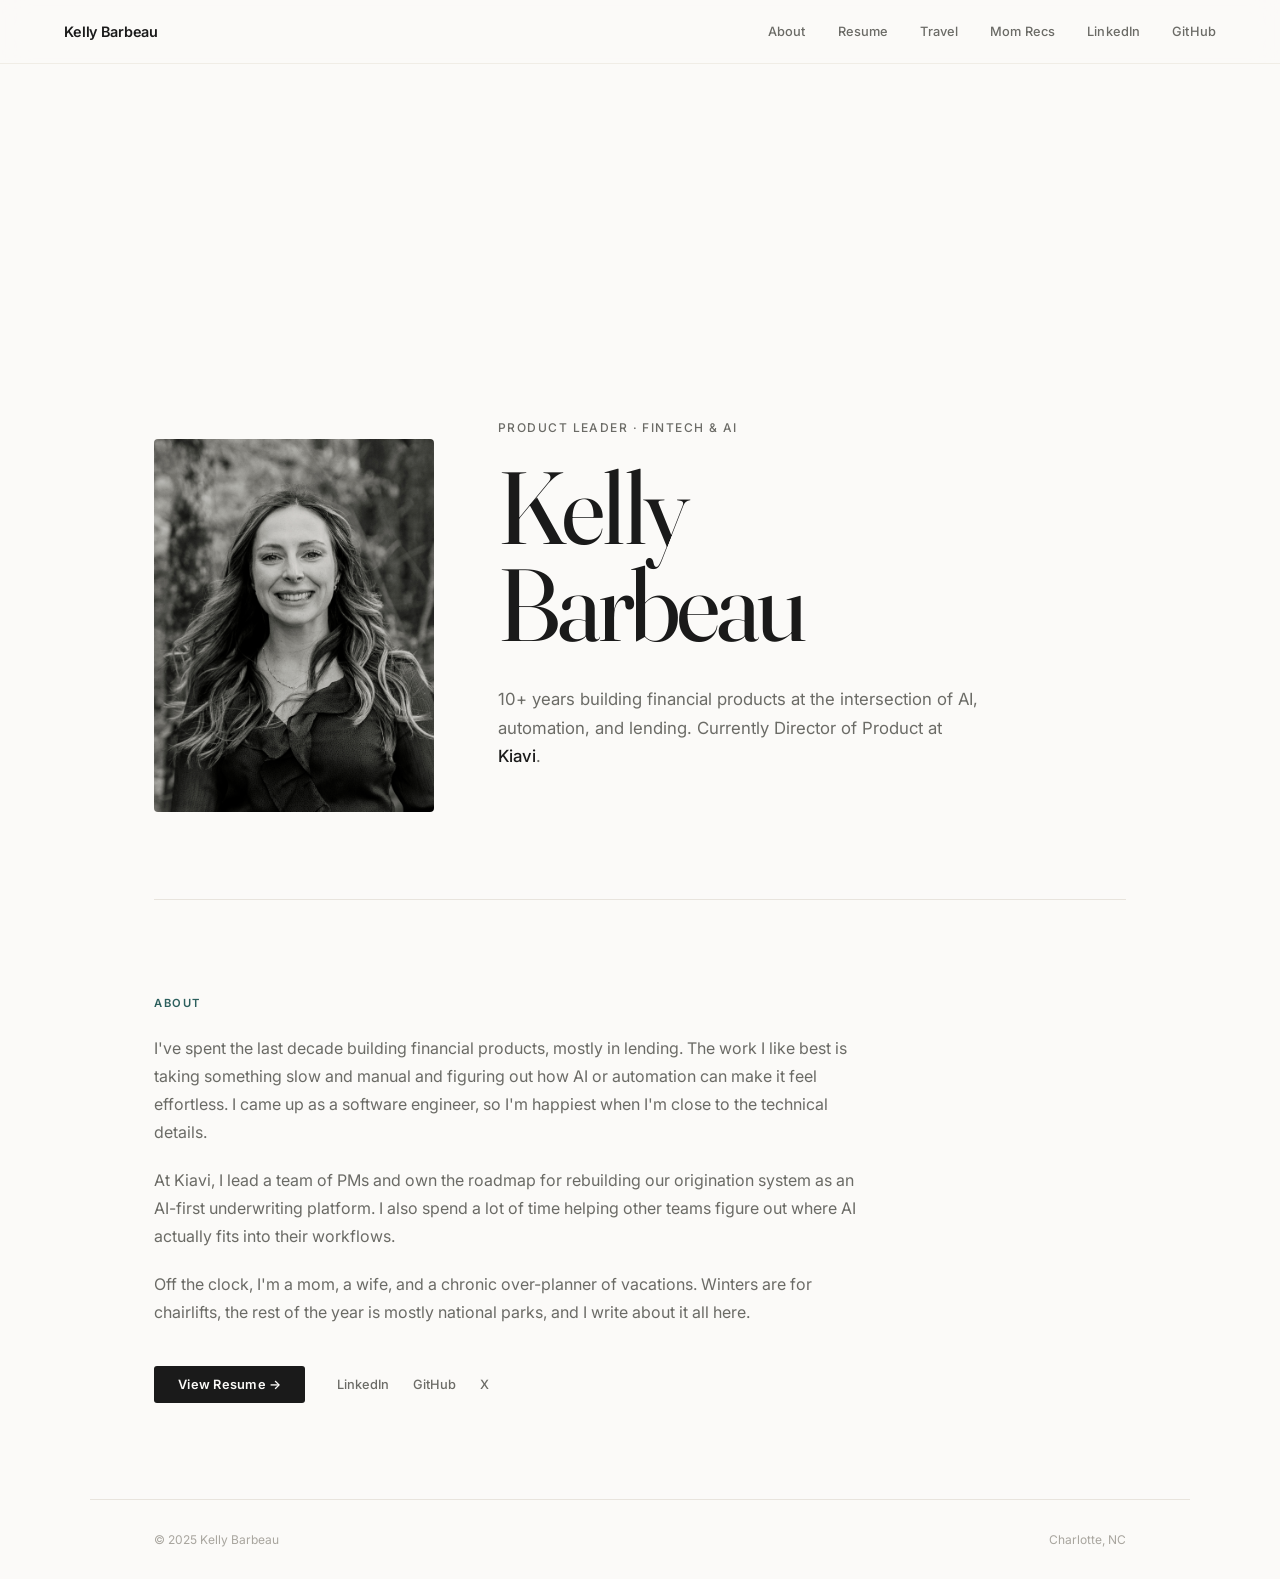
==== commit 2c26aa03: "Rewrite homepage bio in a more casual voice Co-Authored-By: Claude Opus 4.7 <noreply@anthropic.com>" ====
--- a/index.html
+++ b/index.html
@@ -45,13 +45,13 @@
     <div class="about-inner">
       <p class="section-label">About</p>
       <p class="about-bio">
-        I thrive at the intersection of fintech, AI, and automation — transforming complex lending and underwriting processes into seamless, scalable solutions. With a background in software engineering and product leadership, I bring a data-driven and technical approach to solving real-world financial challenges.
+        I've spent the last decade building financial products, mostly in lending. The work I like best is taking something slow and manual and figuring out how AI or automation can make it feel effortless. I came up as a software engineer, so I'm happiest when I'm close to the technical details.
       </p>
       <p class="about-bio">
-        At Kiavi, I lead a team of PMs, own the roadmap for transforming our origination system into an AI-first underwriting platform, and champion AI adoption across the org.
+        At Kiavi, I lead a team of PMs and own the roadmap for rebuilding our origination system as an AI-first underwriting platform. I also spend a lot of time helping other teams figure out where AI actually fits into their workflows.
       </p>
       <p class="about-bio">
-        Outside of work, I'm a mom to one little girl, married to my favorite travel partner, and someone who plans her vacation days a year out — you'll find me on a chairlift in winter, in a national park most other weekends, and writing about all of it here.
+        Off the clock, I'm a mom, a wife, and a chronic over-planner of vacations. Winters are for chairlifts, the rest of the year is mostly national parks, and I write about it all here.
       </p>
       <div class="about-links">
         <a href="resume.html" class="btn-primary">View Resume →</a>
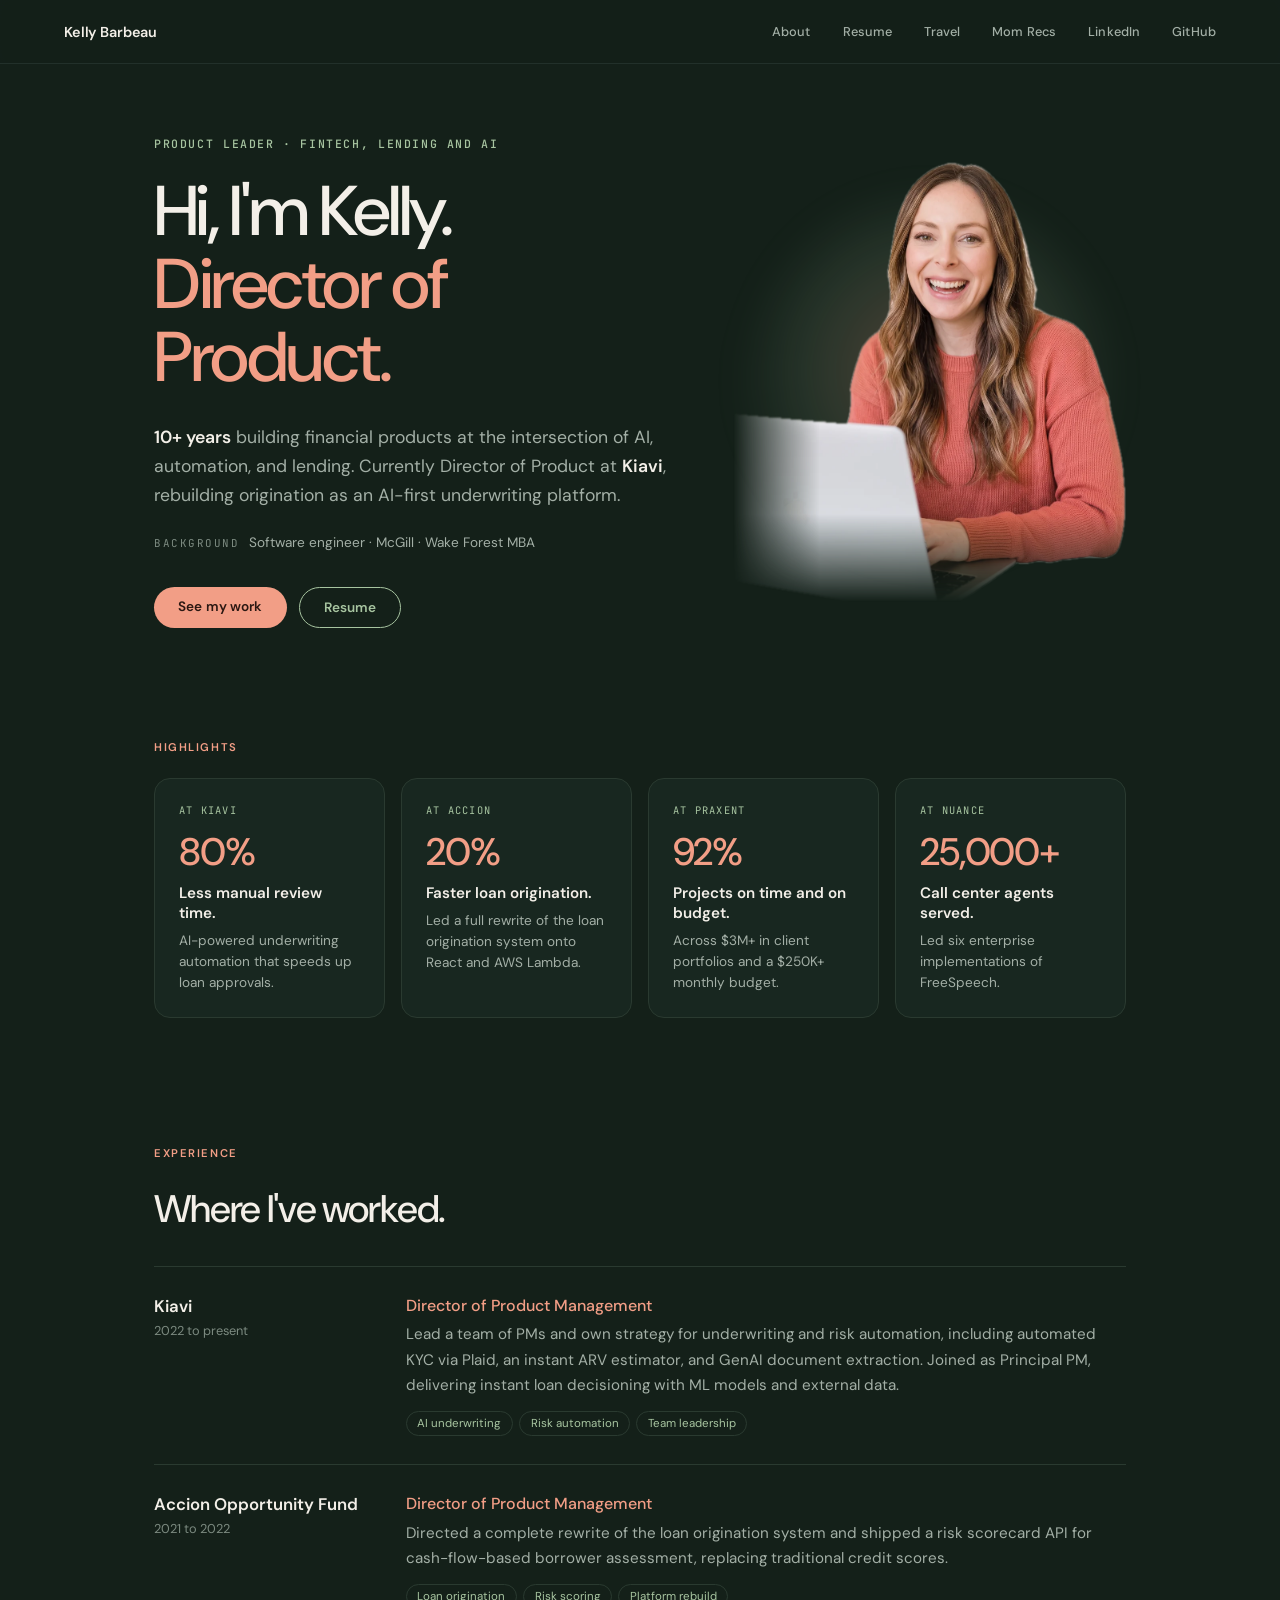
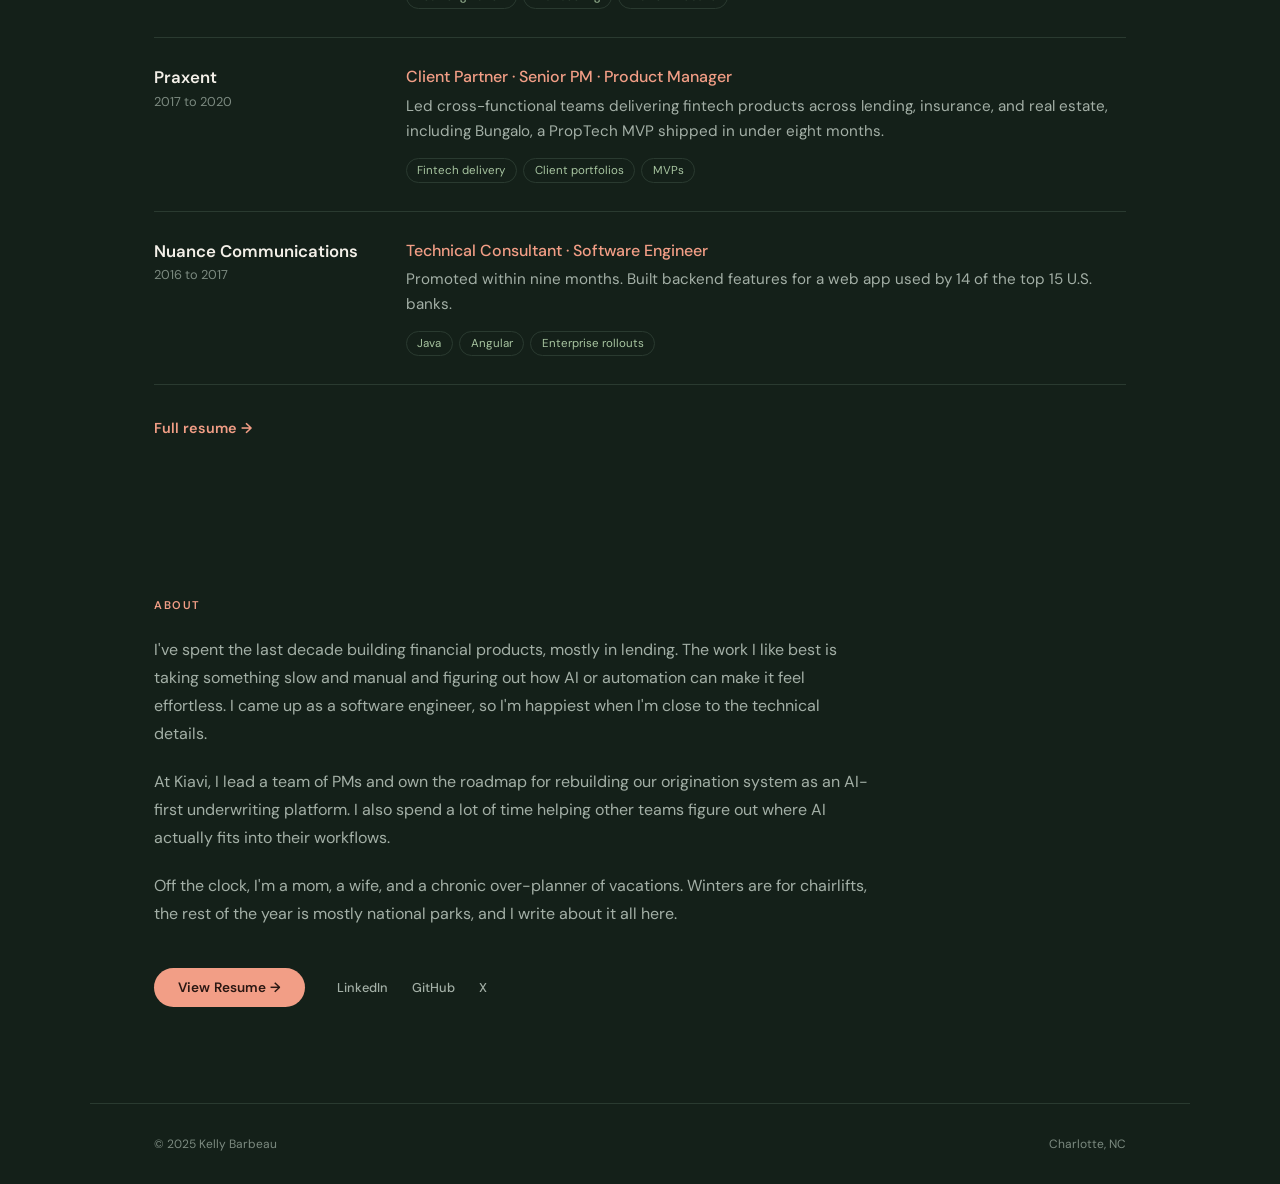
==== commit 851b01a5: "Redesign site with moss and salmon theme and new homepage Dark moss background with salmon and sage " ====
--- a/index.html
+++ b/index.html
@@ -8,7 +8,7 @@
   <link rel="stylesheet" href="style.css" />
   <link rel="preconnect" href="https://fonts.googleapis.com" />
   <link rel="preconnect" href="https://fonts.gstatic.com" crossorigin />
-  <link href="https://fonts.googleapis.com/css2?family=Fraunces:opsz,wght@9..144,300..700&family=Inter:ital,opsz,wght@0,14..32,300;0,14..32,400;0,14..32,500;0,14..32,600;0,14..32,700;1,14..32,300&display=swap" rel="stylesheet" />
+  <link href="https://fonts.googleapis.com/css2?family=DM+Sans:ital,opsz,wght@0,9..40,300..700;1,9..40,300..700&family=JetBrains+Mono:wght@400;500&display=swap" rel="stylesheet" />
 </head>
 <body>
 
@@ -28,16 +28,104 @@
   <!-- Hero -->
   <section class="hero">
     <div class="hero-inner">
+      <div class="hero-text-col">
+        <p class="hero-eyebrow">Product leader · Fintech, lending and AI</p>
+        <h1 class="hero-name">Hi, I'm Kelly.<br/><span class="hero-role">Director of Product.</span></h1>
+        <p class="hero-sub"><strong>10+ years</strong> building financial products at the intersection of AI, automation, and lending. Currently Director of Product at <strong>Kiavi</strong>, rebuilding origination as an AI-first underwriting platform.</p>
+        <p class="hero-meta"><span>Background</span>Software engineer · McGill · Wake Forest MBA</p>
+        <div class="hero-ctas">
+          <a href="#experience" class="btn-primary">See my work</a>
+          <a href="resume.html" class="btn-secondary">Resume</a>
+        </div>
+      </div>
       <div class="hero-photo-col">
-        <img src="headshot.png" alt="Kelly Barbeau" class="hero-photo" />
-      </div>
-      <div class="hero-text-col">
-        <p class="hero-eyebrow">Product Leader · Fintech &amp; AI</p>
-        <h1 class="hero-name">Kelly<br/>Barbeau</h1>
-        <p class="hero-sub">10+ years building financial products at the intersection of AI, automation, and lending. Currently Director of Product at <span class="accent">Kiavi</span>.</p>
+        <img src="img/hero-portrait.webp" alt="Kelly Barbeau laughing while typing on her laptop" class="hero-photo" width="983" height="1100" />
       </div>
     </div>
-    <div class="hero-rule"></div>
+  </section>
+
+  <!-- Highlights -->
+  <section class="highlights" aria-label="Highlights">
+    <p class="section-label">Highlights</p>
+    <div class="stat-grid">
+      <div class="stat-card">
+        <p class="stat-where">At Kiavi</p>
+        <p class="stat-num">80%</p>
+        <p class="stat-label">Less manual review time.</p>
+        <p class="stat-note">AI-powered underwriting automation that speeds up loan approvals.</p>
+      </div>
+      <div class="stat-card">
+        <p class="stat-where">At Accion</p>
+        <p class="stat-num">20%</p>
+        <p class="stat-label">Faster loan origination.</p>
+        <p class="stat-note">Led a full rewrite of the loan origination system onto React and AWS Lambda.</p>
+      </div>
+      <div class="stat-card">
+        <p class="stat-where">At Praxent</p>
+        <p class="stat-num">92%</p>
+        <p class="stat-label">Projects on time and on budget.</p>
+        <p class="stat-note">Across $3M+ in client portfolios and a $250K+ monthly budget.</p>
+      </div>
+      <div class="stat-card">
+        <p class="stat-where">At Nuance</p>
+        <p class="stat-num">25,000+</p>
+        <p class="stat-label">Call center agents served.</p>
+        <p class="stat-note">Led six enterprise implementations of FreeSpeech.</p>
+      </div>
+    </div>
+  </section>
+
+  <!-- Experience -->
+  <section class="experience" id="experience">
+    <p class="section-label">Experience</p>
+    <h2 class="section-title">Where I've worked.</h2>
+    <div class="job-list">
+      <div class="job">
+        <div>
+          <p class="job-company">Kiavi</p>
+          <p class="job-date">2022 to present</p>
+        </div>
+        <div>
+          <p class="job-role">Director of Product Management</p>
+          <p class="job-desc">Lead a team of PMs and own strategy for underwriting and risk automation, including automated KYC via Plaid, an instant ARV estimator, and GenAI document extraction. Joined as Principal PM, delivering instant loan decisioning with ML models and external data.</p>
+          <div class="job-tags"><span>AI underwriting</span><span>Risk automation</span><span>Team leadership</span></div>
+        </div>
+      </div>
+      <div class="job">
+        <div>
+          <p class="job-company">Accion Opportunity Fund</p>
+          <p class="job-date">2021 to 2022</p>
+        </div>
+        <div>
+          <p class="job-role">Director of Product Management</p>
+          <p class="job-desc">Directed a complete rewrite of the loan origination system and shipped a risk scorecard API for cash-flow-based borrower assessment, replacing traditional credit scores.</p>
+          <div class="job-tags"><span>Loan origination</span><span>Risk scoring</span><span>Platform rebuild</span></div>
+        </div>
+      </div>
+      <div class="job">
+        <div>
+          <p class="job-company">Praxent</p>
+          <p class="job-date">2017 to 2020</p>
+        </div>
+        <div>
+          <p class="job-role">Client Partner · Senior PM · Product Manager</p>
+          <p class="job-desc">Led cross-functional teams delivering fintech products across lending, insurance, and real estate, including Bungalo, a PropTech MVP shipped in under eight months.</p>
+          <div class="job-tags"><span>Fintech delivery</span><span>Client portfolios</span><span>MVPs</span></div>
+        </div>
+      </div>
+      <div class="job">
+        <div>
+          <p class="job-company">Nuance Communications</p>
+          <p class="job-date">2016 to 2017</p>
+        </div>
+        <div>
+          <p class="job-role">Technical Consultant · Software Engineer</p>
+          <p class="job-desc">Promoted within nine months. Built backend features for a web app used by 14 of the top 15 U.S. banks.</p>
+          <div class="job-tags"><span>Java</span><span>Angular</span><span>Enterprise rollouts</span></div>
+        </div>
+      </div>
+    </div>
+    <p class="experience-more"><a href="resume.html" class="text-link">Full resume →</a></p>
   </section>
 
   <!-- About -->
--- a/style.css
+++ b/style.css
@@ -5,20 +5,27 @@
 }
 
 :root {
-  --bg: #fbfaf8;
-  --bg-subtle: #f4f0e8;
-  --text: #1a1a1a;
-  --muted: #6b6b66;
-  --muted-light: #a8a59e;
-  --accent: #2c5f5d;
-  --accent-soft: #e8efee;
-  --border: #e8e4dd;
-  --border-light: #f0ede6;
+  /* Moss and salmon */
+  --bg: #142019;
+  --bg-subtle: #1c2b22;
+  --surface: #182720;
+  --text: #f3efe8;
+  --muted: #a3afa6;
+  --muted-light: #7c8a80;
+  --accent: #f29e86;
+  --accent-hover: #f7b5a2;
+  --on-accent: #2a1712;
+  --sage: #a7c4a0;
+  --accent-soft: rgba(242, 158, 134, 0.12);
+  --border: #2a3a30;
+  --border-light: #22302a;
   --nav-h: 64px;
   --page-pad: clamp(1.5rem, 5vw, 5rem);
   --max-w: 1100px;
-  --font-display: 'Fraunces', Georgia, serif;
-  --font-sans: 'Inter', system-ui, sans-serif;
+  --font-display: 'DM Sans', system-ui, sans-serif;
+  --font-sans: 'DM Sans', system-ui, sans-serif;
+  --font-mono: 'JetBrains Mono', ui-monospace, monospace;
+  color-scheme: dark;
 }
 
 html {
@@ -45,7 +52,7 @@
   align-items: center;
   justify-content: space-between;
   padding: 0 var(--page-pad);
-  background: rgba(251, 250, 248, 0.85);
+  background: rgba(20, 32, 25, 0.8);
   backdrop-filter: blur(14px) saturate(140%);
   -webkit-backdrop-filter: blur(14px) saturate(140%);
   border-bottom: 1px solid var(--border-light);
@@ -83,29 +90,17 @@
 /* ── Hero ── */
 
 .hero {
-  min-height: 100svh;
-  display: flex;
-  flex-direction: column;
-  justify-content: flex-end;
-  padding: calc(var(--nav-h) + 4rem) var(--page-pad) 0;
+  position: relative;
+  padding: calc(var(--nav-h) + 4.5rem) var(--page-pad) 3rem;
   max-width: var(--max-w);
   margin: 0 auto;
 }
 
 .hero-inner {
   display: grid;
-  grid-template-columns: 280px 1fr;
-  gap: 4rem;
+  grid-template-columns: minmax(0, 1.15fr) minmax(0, 0.85fr);
+  gap: 3rem;
   align-items: center;
-  padding-bottom: 4rem;
-}
-
-.hero-photo {
-  width: 100%;
-  aspect-ratio: 3 / 4;
-  object-fit: cover;
-  object-position: center top;
-  border-radius: 4px;
 }
 
 .hero-text-col {
@@ -113,44 +108,272 @@
 }
 
 .hero-eyebrow {
-  font-size: 0.75rem;
-  font-weight: 500;
+  font-family: var(--font-mono);
+  font-size: 0.72rem;
+  font-weight: 500;
+  letter-spacing: 0.14em;
+  text-transform: uppercase;
+  color: var(--sage);
+  margin-bottom: 1.5rem;
+}
+
+.hero-name {
+  font-family: var(--font-display);
+  font-size: clamp(2.6rem, 6vw, 4.4rem);
+  font-weight: 500;
+  line-height: 1.04;
+  letter-spacing: -0.035em;
+  color: var(--text);
+  margin-bottom: 1.75rem;
+}
+
+.hero-role {
+  color: var(--accent);
+}
+
+.hero-sub {
+  max-width: 520px;
+  font-size: 1.1rem;
+  line-height: 1.65;
+  color: var(--muted);
+  margin-bottom: 1.5rem;
+}
+
+.hero-sub strong {
+  color: var(--text);
+  font-weight: 600;
+}
+
+.hero-meta {
+  font-size: 0.85rem;
+  color: var(--muted);
+  margin-bottom: 2.25rem;
+}
+
+.hero-meta span {
+  font-family: var(--font-mono);
+  font-size: 0.68rem;
+  letter-spacing: 0.14em;
+  text-transform: uppercase;
+  color: var(--muted-light);
+  margin-right: 0.6rem;
+}
+
+.hero-ctas {
+  display: flex;
+  gap: 0.75rem;
+  flex-wrap: wrap;
+}
+
+.btn-secondary {
+  display: inline-block;
+  padding: 0.7rem 1.5rem;
+  border: 1px solid var(--sage);
+  color: var(--sage);
+  font-size: 0.85rem;
+  font-weight: 600;
+  text-decoration: none;
+  border-radius: 999px;
+  transition: background 0.18s ease, color 0.18s ease;
+}
+
+.btn-secondary:hover {
+  background: var(--sage);
+  color: var(--bg);
+}
+
+.hero-photo-col {
+  position: relative;
+  display: flex;
+  justify-content: center;
+}
+
+.hero-photo-col::before {
+  content: "";
+  position: absolute;
+  inset: 8% 4% 4%;
+  border-radius: 50%;
+  background: radial-gradient(circle at 50% 45%, rgba(242, 158, 134, 0.28), rgba(167, 196, 160, 0.12) 45%, transparent 70%);
+  filter: blur(20px);
+  z-index: 0;
+}
+
+.hero-photo {
+  position: relative;
+  z-index: 1;
+  width: 100%;
+  max-width: 440px;
+  height: auto;
+  -webkit-mask-image: linear-gradient(to bottom, #000 80%, transparent), linear-gradient(to right, transparent, #000 22%);
+  -webkit-mask-composite: source-in;
+  mask-image: linear-gradient(to bottom, #000 80%, transparent), linear-gradient(to right, transparent, #000 22%);
+  mask-composite: intersect;
+}
+
+.accent {
+  color: var(--text);
+  font-weight: 500;
+}
+
+/* ── Highlights ── */
+
+.highlights,
+.experience {
+  padding: 4rem var(--page-pad);
+  max-width: var(--max-w);
+  margin: 0 auto;
+}
+
+.stat-grid {
+  display: grid;
+  grid-template-columns: repeat(4, minmax(0, 1fr));
+  gap: 1rem;
+}
+
+.stat-card {
+  background: var(--surface);
+  border: 1px solid var(--border);
+  border-radius: 16px;
+  padding: 1.5rem;
+}
+
+.stat-where {
+  font-family: var(--font-mono);
+  font-size: 0.65rem;
   letter-spacing: 0.12em;
   text-transform: uppercase;
-  color: var(--muted);
-  margin-bottom: 1.5rem;
-}
-
-.hero-name {
-  font-family: var(--font-display);
-  font-size: clamp(3rem, 8vw, 6.5rem);
-  font-weight: 400;
-  font-variation-settings: "opsz" 144;
-  line-height: 0.95;
-  letter-spacing: -0.035em;
+  color: var(--sage);
+  margin-bottom: 1rem;
+}
+
+.stat-num {
+  font-size: 2.4rem;
+  font-weight: 500;
+  letter-spacing: -0.03em;
+  line-height: 1;
+  color: var(--accent);
+  margin-bottom: 0.75rem;
+}
+
+.stat-label {
+  font-size: 0.95rem;
+  font-weight: 600;
+  color: var(--text);
+  margin-bottom: 0.4rem;
+}
+
+.stat-note {
+  font-size: 0.85rem;
+  line-height: 1.55;
+  color: var(--muted);
+}
+
+/* ── Experience ── */
+
+.section-title {
+  font-size: clamp(1.8rem, 3.5vw, 2.4rem);
+  font-weight: 500;
+  letter-spacing: -0.03em;
   color: var(--text);
   margin-bottom: 2rem;
 }
 
-.hero-sub {
-  max-width: 480px;
+.job-list {
+  border-top: 1px solid var(--border);
+}
+
+.job {
+  display: grid;
+  grid-template-columns: 220px minmax(0, 1fr);
+  gap: 2rem;
+  padding: 1.75rem 0;
+  border-bottom: 1px solid var(--border);
+}
+
+.job-company {
   font-size: 1.05rem;
-  font-weight: 400;
-  line-height: 1.7;
-  color: var(--muted);
-  margin-bottom: 4rem;
-}
-
-.accent {
-  color: var(--text);
-  font-weight: 500;
-}
-
-.hero-rule {
-  height: 1px;
-  background: var(--border);
-  width: 100%;
-}
+  font-weight: 600;
+  color: var(--text);
+}
+
+.job-date {
+  font-size: 0.8rem;
+  color: var(--muted-light);
+  margin-top: 0.3rem;
+}
+
+.job-role {
+  font-size: 1rem;
+  font-weight: 500;
+  color: var(--accent);
+  margin-bottom: 0.4rem;
+}
+
+.job-desc {
+  font-size: 0.95rem;
+  line-height: 1.65;
+  color: var(--muted);
+  margin-bottom: 0.85rem;
+}
+
+.job-tags {
+  display: flex;
+  flex-wrap: wrap;
+  gap: 0.4rem;
+}
+
+.job-tags span {
+  font-size: 0.72rem;
+  padding: 0.25rem 0.65rem;
+  border-radius: 999px;
+  border: 1px solid var(--border);
+  color: var(--sage);
+}
+
+.experience-more {
+  margin-top: 2rem;
+}
+
+.text-link {
+  font-size: 0.9rem;
+  font-weight: 600;
+  color: var(--accent);
+  text-decoration: none;
+}
+
+.text-link:hover {
+  color: var(--accent-hover);
+}
+
+@media (max-width: 900px) {
+  .stat-grid {
+    grid-template-columns: repeat(2, minmax(0, 1fr));
+  }
+}
+
+@media (max-width: 768px) {
+  .hero-inner {
+    grid-template-columns: 1fr;
+    gap: 2rem;
+  }
+  .hero-photo-col {
+    order: -1;
+  }
+  .hero-photo {
+    max-width: 300px;
+  }
+  .job {
+    grid-template-columns: 1fr;
+    gap: 0.75rem;
+  }
+}
+
+@media (max-width: 480px) {
+  .stat-grid {
+    grid-template-columns: 1fr;
+  }
+}
+
 
 /* ── About ── */
 
@@ -191,18 +414,18 @@
 .btn-primary {
   display: inline-block;
   padding: 0.7rem 1.5rem;
-  background: var(--text);
-  color: var(--bg);
-  font-size: 0.8rem;
+  background: var(--accent);
+  color: var(--on-accent);
+  font-size: 0.85rem;
   font-weight: 600;
-  letter-spacing: 0.02em;
+  letter-spacing: 0.01em;
   text-decoration: none;
-  border-radius: 3px;
+  border-radius: 999px;
   transition: background 0.18s ease, transform 0.18s ease;
 }
 
 .btn-primary:hover {
-  background: var(--accent);
+  background: var(--accent-hover);
   transform: translateY(-1px);
 }
 
@@ -467,14 +690,14 @@
 }
 
 .filter-chip-active {
-  background: var(--text);
-  color: var(--bg);
-  border-color: var(--text);
+  background: var(--accent);
+  color: var(--on-accent);
+  border-color: var(--accent);
 }
 
 .filter-chip-active:hover {
-  color: var(--bg);
-  border-color: var(--text);
+  color: var(--on-accent);
+  border-color: var(--accent);
 }
 
 .card-grid {
@@ -839,16 +1062,6 @@
 /* ── Responsive ── */
 
 @media (max-width: 768px) {
-  .hero-inner {
-    grid-template-columns: 1fr;
-    gap: 2rem;
-  }
-
-  .hero-photo {
-    max-width: 200px;
-    aspect-ratio: 1 / 1;
-  }
-
   .resume-entry {
     grid-template-columns: 1fr;
     gap: 0.5rem;
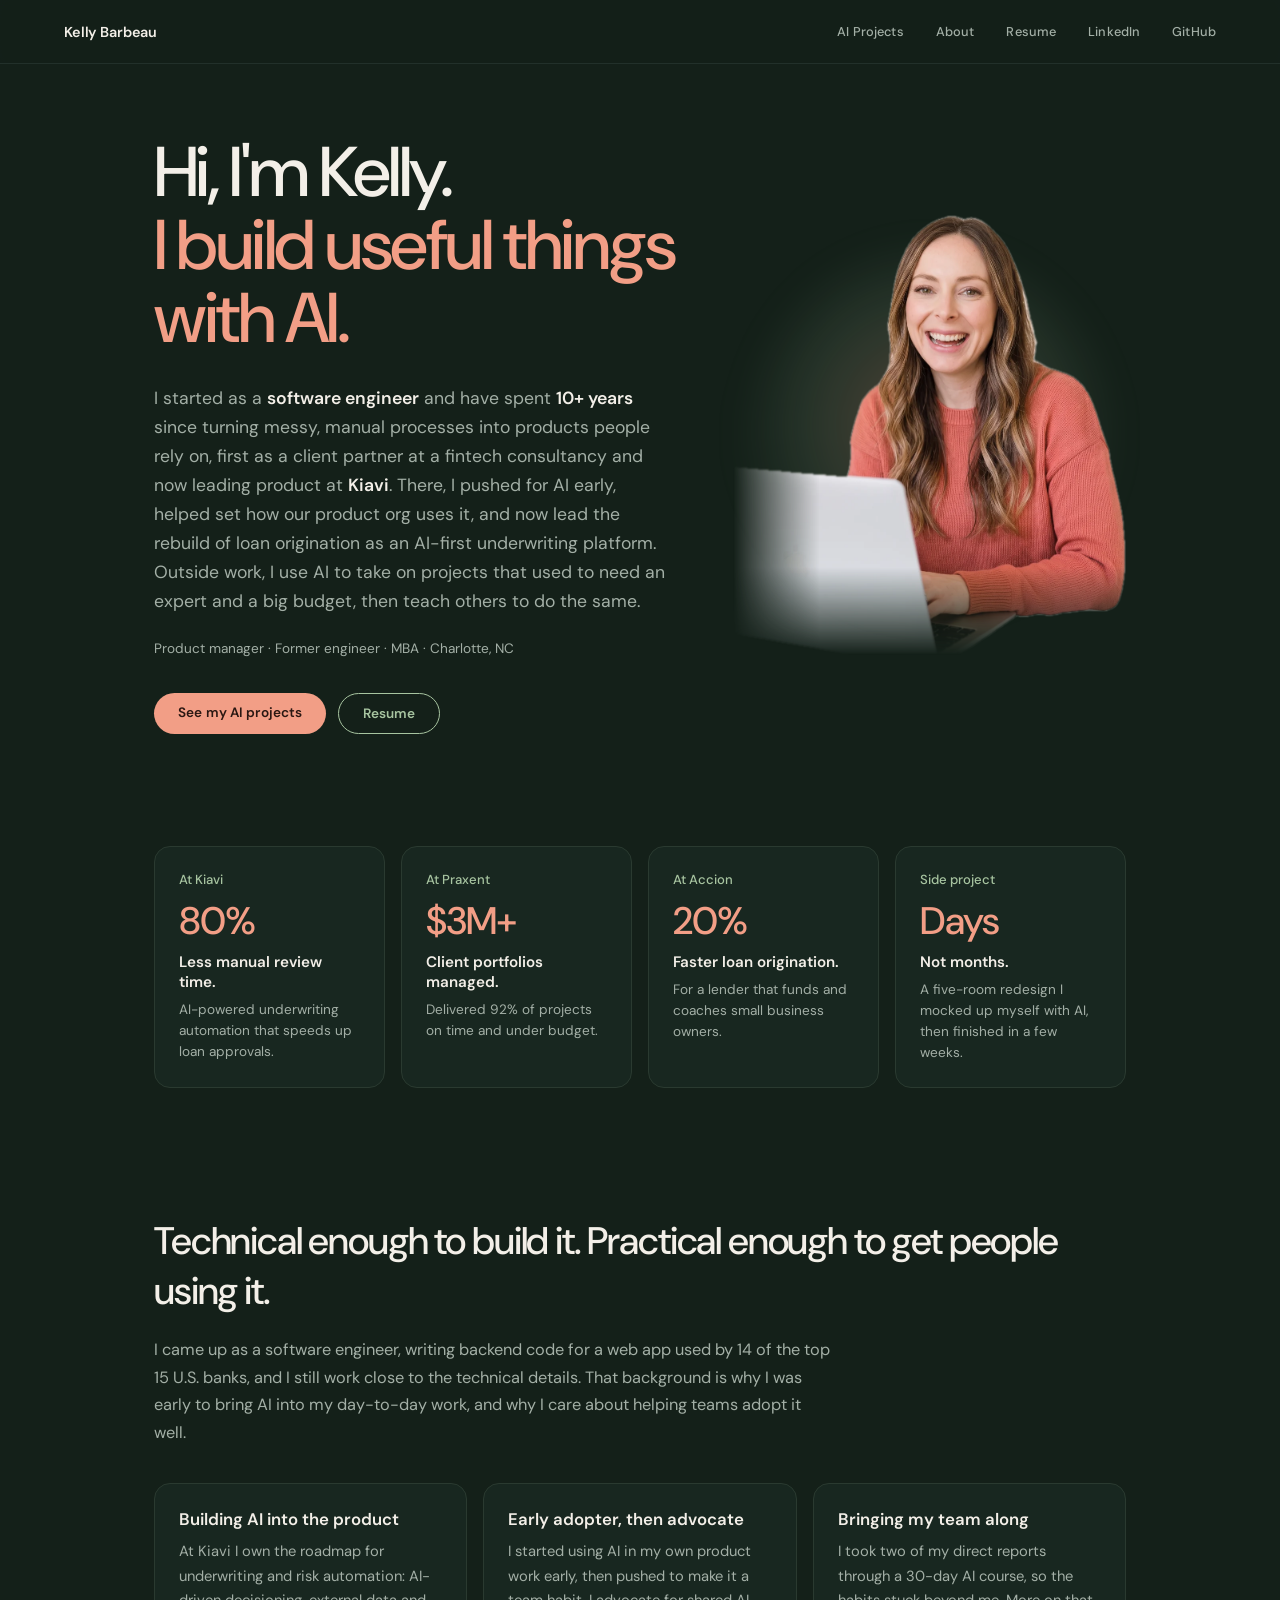
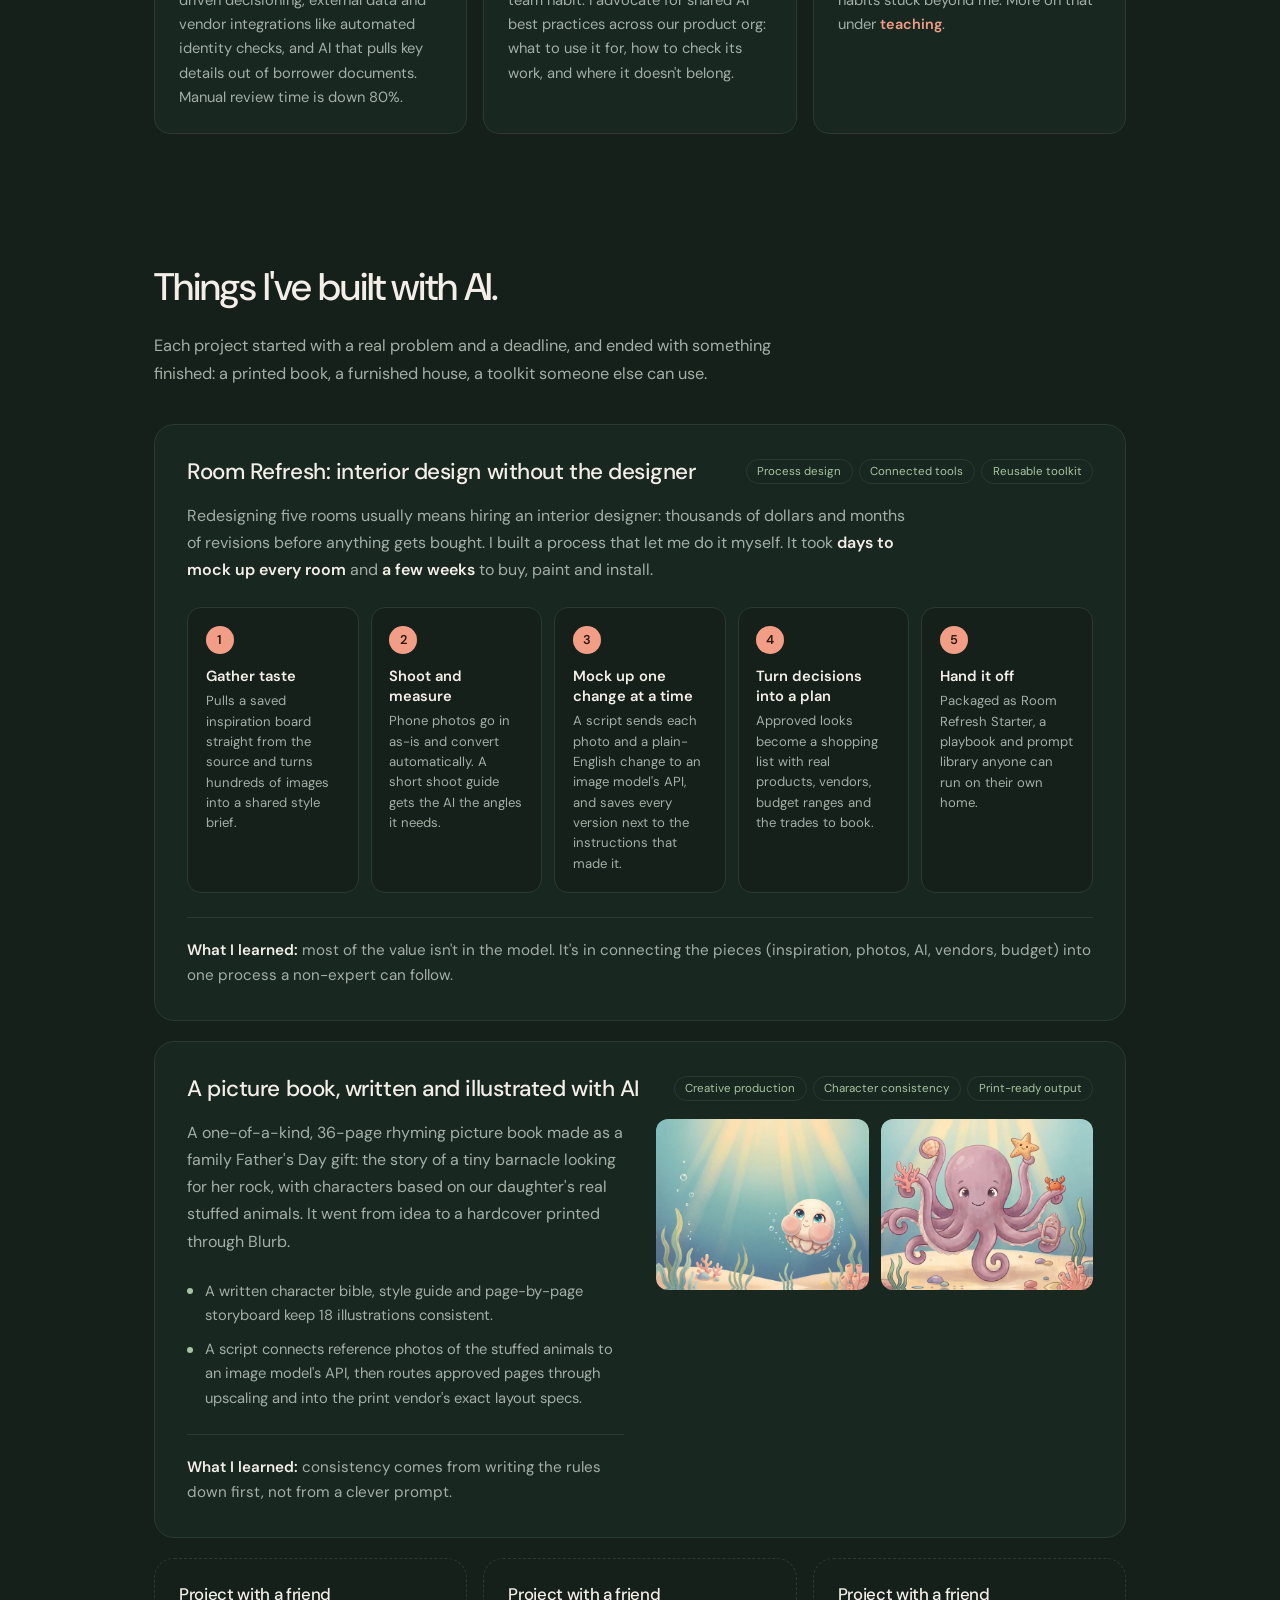
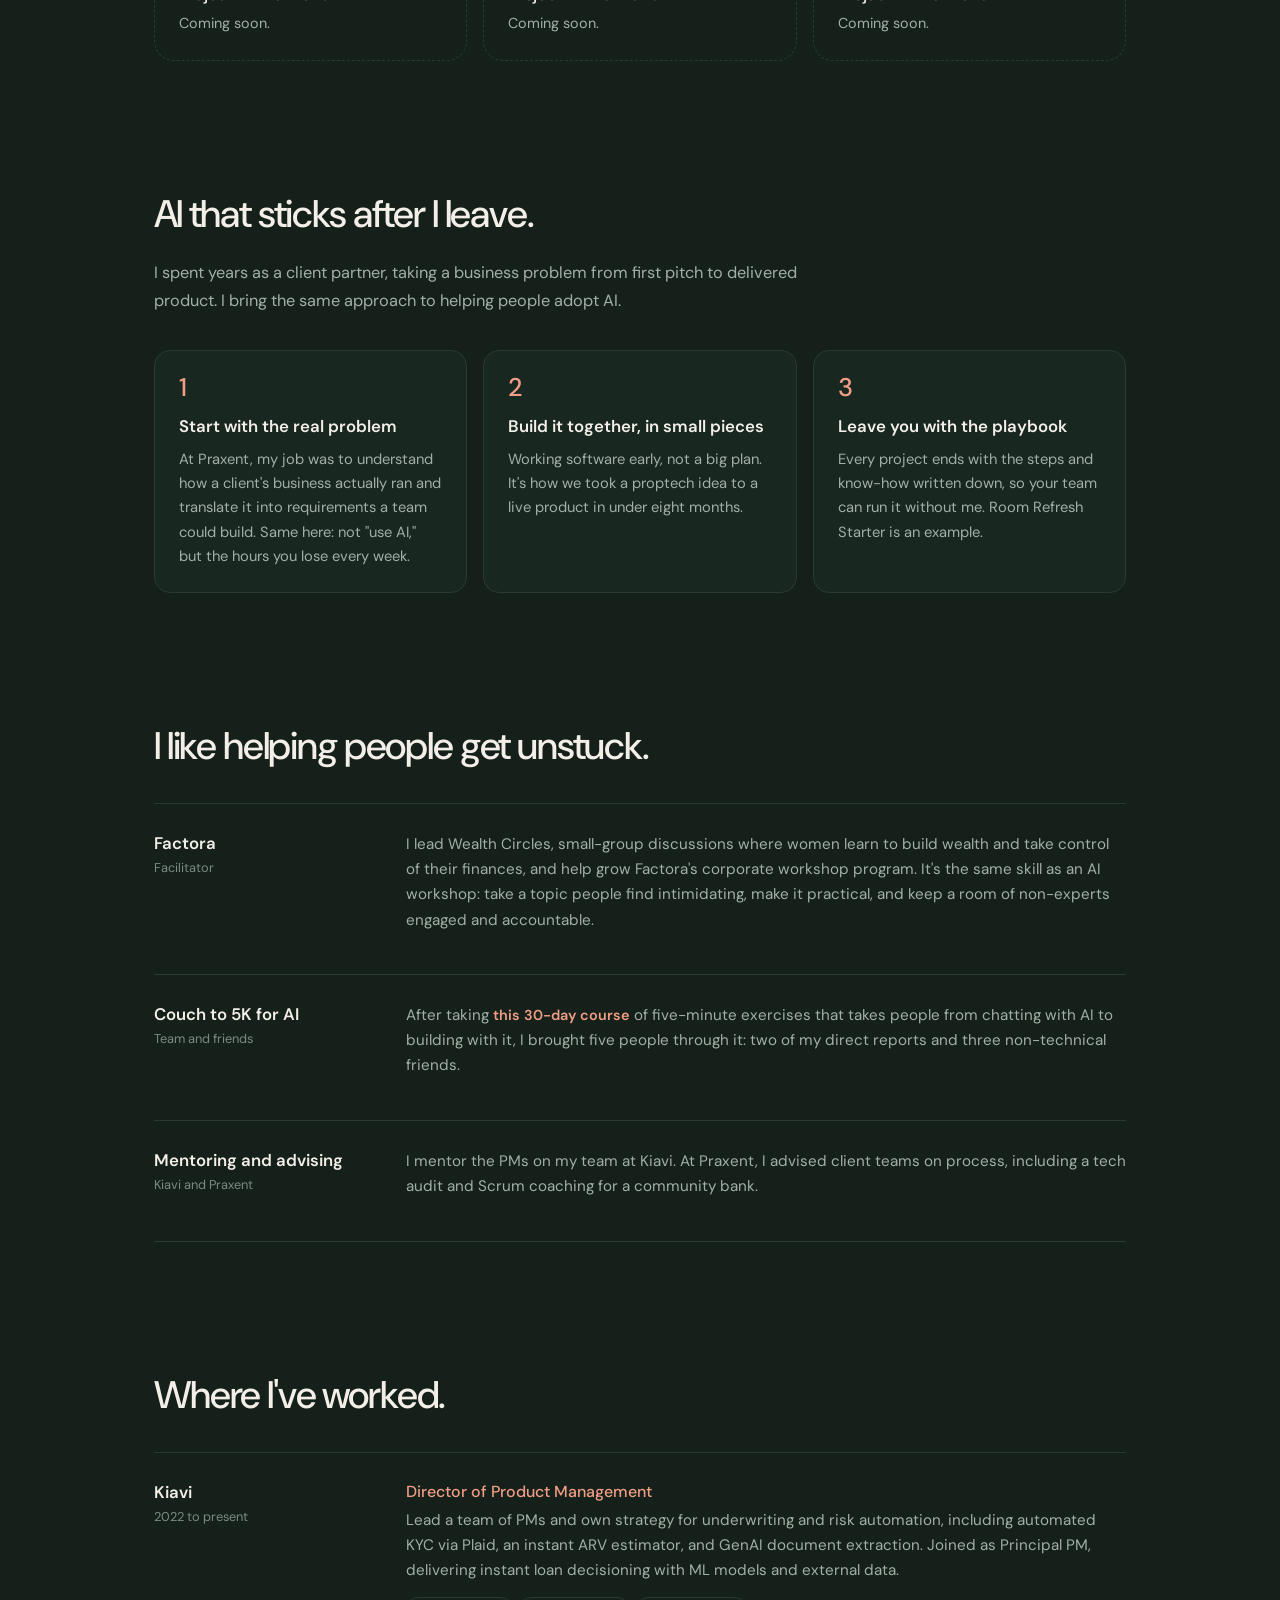
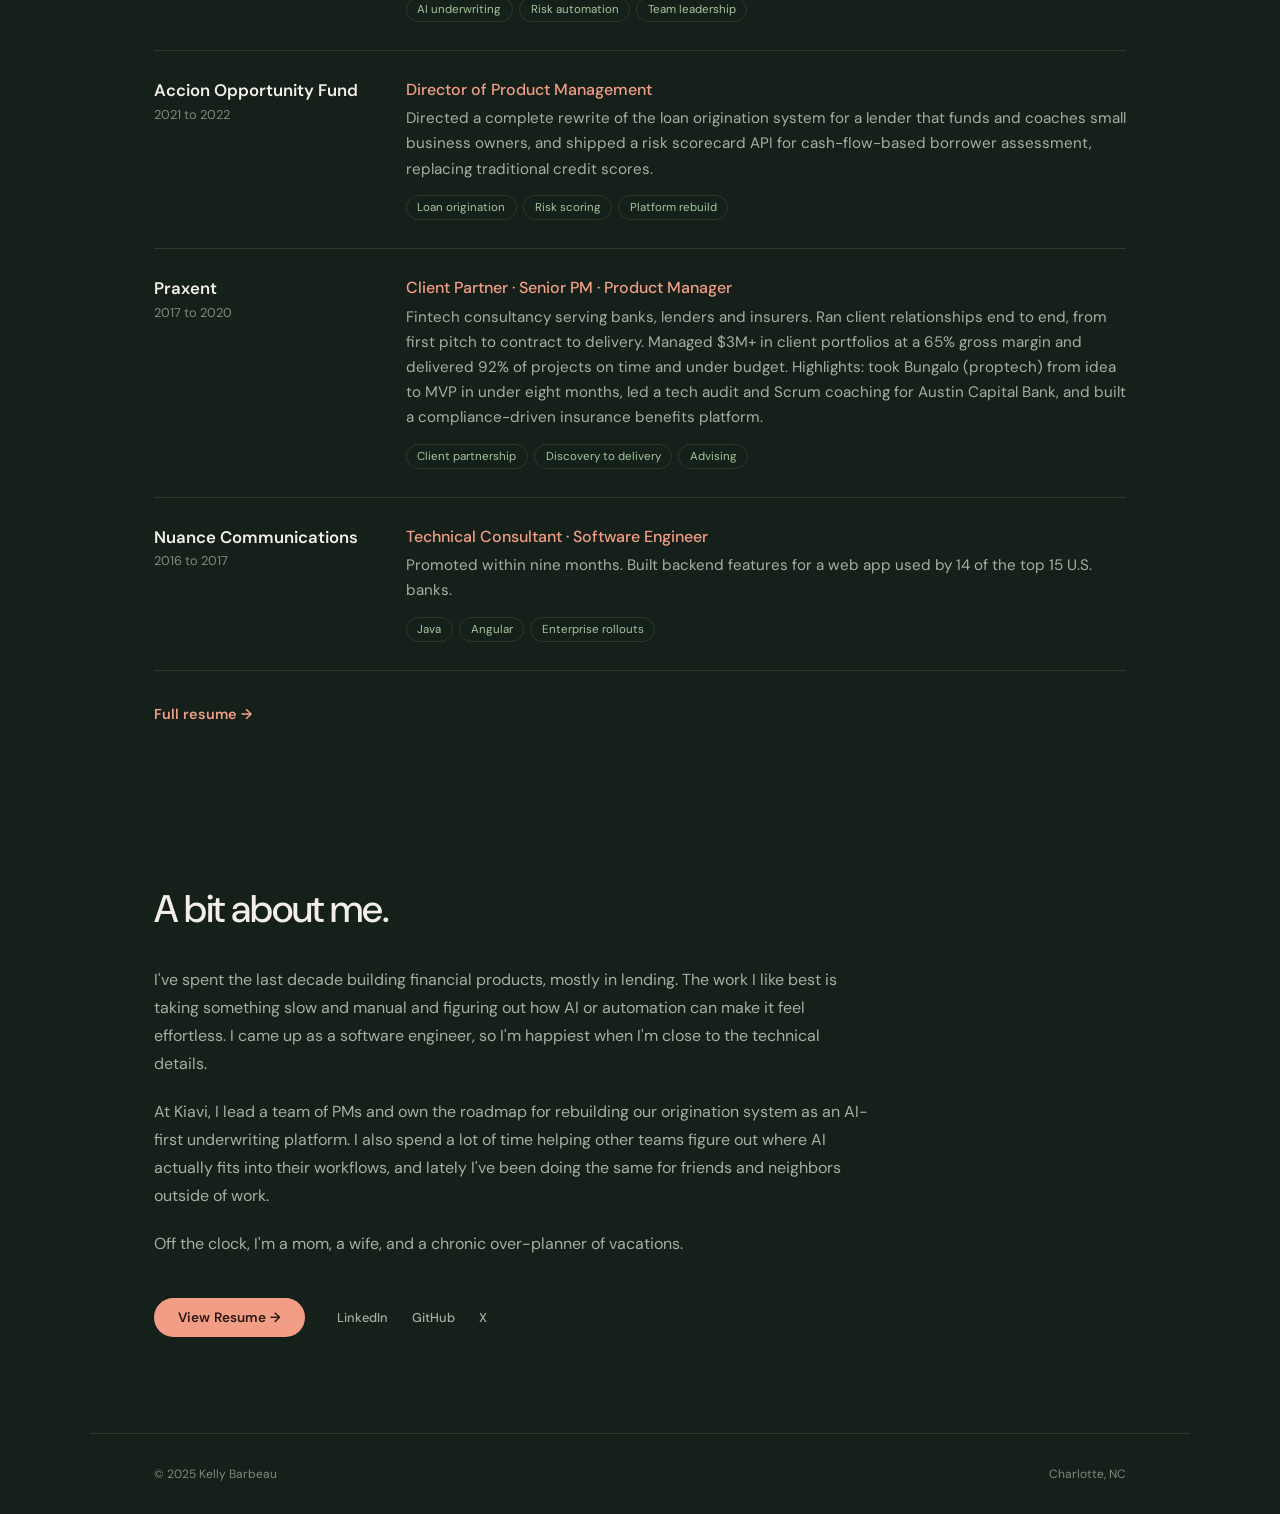
==== commit 1f429e9b: "Reposition homepage around AI building and adoption Adds AI at work, AI projects (Room Refresh and t" ====
--- a/index.html
+++ b/index.html
@@ -16,10 +16,11 @@
   <header class="nav">
     <span class="nav-name">Kelly Barbeau</span>
     <nav class="nav-links">
+      <a href="#projects">AI Projects</a>
       <a href="#about">About</a>
       <a href="resume.html">Resume</a>
-      <a href="travel.html">Travel</a>
-      <a href="momrecs.html">Mom Recs</a>
+      <!-- Hidden for now: <a href="travel.html">Travel</a> -->
+      <!-- Hidden for now: <a href="momrecs.html">Mom Recs</a> -->
       <a href="https://www.linkedin.com/in/kelly-barbeau/" target="_blank" rel="noopener">LinkedIn</a>
       <a href="https://github.com/kellybarbeau" target="_blank" rel="noopener">GitHub</a>
     </nav>
@@ -29,12 +30,11 @@
   <section class="hero">
     <div class="hero-inner">
       <div class="hero-text-col">
-        <p class="hero-eyebrow">Product leader · Fintech, lending and AI</p>
-        <h1 class="hero-name">Hi, I'm Kelly.<br/><span class="hero-role">Director of Product.</span></h1>
-        <p class="hero-sub"><strong>10+ years</strong> building financial products at the intersection of AI, automation, and lending. Currently Director of Product at <strong>Kiavi</strong>, rebuilding origination as an AI-first underwriting platform.</p>
-        <p class="hero-meta"><span>Background</span>Software engineer · McGill · Wake Forest MBA</p>
+        <h1 class="hero-name">Hi, I'm Kelly.<br/><span class="hero-role">I build useful things with AI.</span></h1>
+        <p class="hero-sub">I started as a <strong>software engineer</strong> and have spent <strong>10+ years</strong> since turning messy, manual processes into products people rely on, first as a client partner at a fintech consultancy and now leading product at <strong>Kiavi</strong>. There, I pushed for AI early, helped set how our product org uses it, and now lead the rebuild of loan origination as an AI-first underwriting platform. Outside work, I use AI to take on projects that used to need an expert and a big budget, then teach others to do the same.</p>
+        <p class="hero-meta">Product manager · Former engineer · MBA · Charlotte, NC</p>
         <div class="hero-ctas">
-          <a href="#experience" class="btn-primary">See my work</a>
+          <a href="#projects" class="btn-primary">See my AI projects</a>
           <a href="resume.html" class="btn-secondary">Resume</a>
         </div>
       </div>
@@ -46,7 +46,6 @@
 
   <!-- Highlights -->
   <section class="highlights" aria-label="Highlights">
-    <p class="section-label">Highlights</p>
     <div class="stat-grid">
       <div class="stat-card">
         <p class="stat-where">At Kiavi</p>
@@ -55,29 +54,163 @@
         <p class="stat-note">AI-powered underwriting automation that speeds up loan approvals.</p>
       </div>
       <div class="stat-card">
+        <p class="stat-where">At Praxent</p>
+        <p class="stat-num">$3M+</p>
+        <p class="stat-label">Client portfolios managed.</p>
+        <p class="stat-note">Delivered 92% of projects on time and under budget.</p>
+      </div>
+      <div class="stat-card">
         <p class="stat-where">At Accion</p>
         <p class="stat-num">20%</p>
         <p class="stat-label">Faster loan origination.</p>
-        <p class="stat-note">Led a full rewrite of the loan origination system onto React and AWS Lambda.</p>
-      </div>
-      <div class="stat-card">
-        <p class="stat-where">At Praxent</p>
-        <p class="stat-num">92%</p>
-        <p class="stat-label">Projects on time and on budget.</p>
-        <p class="stat-note">Across $3M+ in client portfolios and a $250K+ monthly budget.</p>
-      </div>
-      <div class="stat-card">
-        <p class="stat-where">At Nuance</p>
-        <p class="stat-num">25,000+</p>
-        <p class="stat-label">Call center agents served.</p>
-        <p class="stat-note">Led six enterprise implementations of FreeSpeech.</p>
+        <p class="stat-note">For a lender that funds and coaches small business owners.</p>
+      </div>
+      <div class="stat-card">
+        <p class="stat-where">Side project</p>
+        <p class="stat-num">Days</p>
+        <p class="stat-label">Not months.</p>
+        <p class="stat-note">A five-room redesign I mocked up myself with AI, then finished in a few weeks.</p>
+      </div>
+    </div>
+  </section>
+
+  <!-- AI at work -->
+  <section class="section" id="ai-at-work">
+    <h2 class="section-title">Technical enough to build it. Practical enough to get people using it.</h2>
+    <p class="section-intro">I came up as a software engineer, writing backend code for a web app used by 14 of the top 15 U.S. banks, and I still work close to the technical details. That background is why I was early to bring AI into my day-to-day work, and why I care about helping teams adopt it well.</p>
+    <div class="card-row">
+      <div class="info-card">
+        <h3 class="info-card-title">Building AI into the product</h3>
+        <p class="info-card-text">At Kiavi I own the roadmap for underwriting and risk automation: AI-driven decisioning, external data and vendor integrations like automated identity checks, and AI that pulls key details out of borrower documents. Manual review time is down 80%.</p>
+      </div>
+      <div class="info-card">
+        <h3 class="info-card-title">Early adopter, then advocate</h3>
+        <p class="info-card-text">I started using AI in my own product work early, then pushed to make it a team habit. I advocate for shared AI best practices across our product org: what to use it for, how to check its work, and where it doesn't belong.</p>
+      </div>
+      <div class="info-card">
+        <h3 class="info-card-title">Bringing my team along</h3>
+        <p class="info-card-text">I took two of my direct reports through a 30-day AI course, so the habits stuck beyond me. More on that under <a href="#teaching" class="text-link">teaching</a>.</p>
+      </div>
+    </div>
+  </section>
+
+  <!-- AI projects -->
+  <section class="section" id="projects">
+    <h2 class="section-title">Things I've built with AI.</h2>
+    <p class="section-intro">Each project started with a real problem and a deadline, and ended with something finished: a printed book, a furnished house, a toolkit someone else can use.</p>
+
+    <article class="project">
+      <div class="project-head">
+        <h3 class="project-title">Room Refresh: interior design without the designer</h3>
+        <div class="job-tags"><span>Process design</span><span>Connected tools</span><span>Reusable toolkit</span></div>
+      </div>
+      <p class="project-lede">Redesigning five rooms usually means hiring an interior designer: thousands of dollars and months of revisions before anything gets bought. I built a process that let me do it myself. It took <strong>days to mock up every room</strong> and <strong>a few weeks</strong> to buy, paint and install.</p>
+      <ol class="process">
+        <li><span class="process-step">1</span><div><p class="process-title">Gather taste</p><p class="process-text">Pulls a saved inspiration board straight from the source and turns hundreds of images into a shared style brief.</p></div></li>
+        <li><span class="process-step">2</span><div><p class="process-title">Shoot and measure</p><p class="process-text">Phone photos go in as-is and convert automatically. A short shoot guide gets the AI the angles it needs.</p></div></li>
+        <li><span class="process-step">3</span><div><p class="process-title">Mock up one change at a time</p><p class="process-text">A script sends each photo and a plain-English change to an image model's API, and saves every version next to the instructions that made it.</p></div></li>
+        <li><span class="process-step">4</span><div><p class="process-title">Turn decisions into a plan</p><p class="process-text">Approved looks become a shopping list with real products, vendors, budget ranges and the trades to book.</p></div></li>
+        <li><span class="process-step">5</span><div><p class="process-title">Hand it off</p><p class="process-text">Packaged as Room Refresh Starter, a playbook and prompt library anyone can run on their own home.</p></div></li>
+      </ol>
+      <p class="project-learned"><strong>What I learned:</strong> most of the value isn't in the model. It's in connecting the pieces (inspiration, photos, AI, vendors, budget) into one process a non-expert can follow.</p>
+    </article>
+
+    <article class="project">
+      <div class="project-head">
+        <h3 class="project-title">A picture book, written and illustrated with AI</h3>
+        <div class="job-tags"><span>Creative production</span><span>Character consistency</span><span>Print-ready output</span></div>
+      </div>
+      <div class="project-split">
+        <div>
+          <p class="project-lede">A one-of-a-kind, 36-page rhyming picture book made as a family Father's Day gift: the story of a tiny barnacle looking for her rock, with characters based on our daughter's real stuffed animals. It went from idea to a hardcover printed through Blurb.</p>
+          <ul class="project-list">
+            <li>A written character bible, style guide and page-by-page storyboard keep 18 illustrations consistent.</li>
+            <li>A script connects reference photos of the stuffed animals to an image model's API, then routes approved pages through upscaling and into the print vendor's exact layout specs.</li>
+          </ul>
+          <p class="project-learned"><strong>What I learned:</strong> consistency comes from writing the rules down first, not from a clever prompt.</p>
+        </div>
+        <div class="project-images">
+          <img src="img/projects/book-cover.webp" alt="Book cover: a smiling barnacle floating in sunlit water" width="1200" height="966" loading="lazy" />
+          <img src="img/projects/book-octopus.webp" alt="Book page: a friendly purple octopus holding shells and a starfish" width="1200" height="966" loading="lazy" />
+        </div>
+      </div>
+    </article>
+
+    <div class="placeholder-grid">
+      <article class="project project-placeholder">
+        <h3 class="project-title">Project with a friend</h3>
+        <p class="project-lede">Coming soon.</p>
+      </article>
+      <article class="project project-placeholder">
+        <h3 class="project-title">Project with a friend</h3>
+        <p class="project-lede">Coming soon.</p>
+      </article>
+      <article class="project project-placeholder">
+        <h3 class="project-title">Project with a friend</h3>
+        <p class="project-lede">Coming soon.</p>
+      </article>
+    </div>
+  </section>
+
+  <!-- How I work -->
+  <section class="section" id="how-i-work">
+    <h2 class="section-title">AI that sticks after I leave.</h2>
+    <p class="section-intro">I spent years as a client partner, taking a business problem from first pitch to delivered product. I bring the same approach to helping people adopt AI.</p>
+    <div class="card-row">
+      <div class="info-card">
+        <p class="info-card-num">1</p>
+        <h3 class="info-card-title">Start with the real problem</h3>
+        <p class="info-card-text">At Praxent, my job was to understand how a client's business actually ran and translate it into requirements a team could build. Same here: not "use AI," but the hours you lose every week.</p>
+      </div>
+      <div class="info-card">
+        <p class="info-card-num">2</p>
+        <h3 class="info-card-title">Build it together, in small pieces</h3>
+        <p class="info-card-text">Working software early, not a big plan. It's how we took a proptech idea to a live product in under eight months.</p>
+      </div>
+      <div class="info-card">
+        <p class="info-card-num">3</p>
+        <h3 class="info-card-title">Leave you with the playbook</h3>
+        <p class="info-card-text">Every project ends with the steps and know-how written down, so your team can run it without me. Room Refresh Starter is an example.</p>
+      </div>
+    </div>
+  </section>
+
+  <!-- Teaching -->
+  <section class="section" id="teaching">
+    <h2 class="section-title">I like helping people get unstuck.</h2>
+    <div class="job-list">
+      <div class="job">
+        <div>
+          <p class="job-company">Factora</p>
+          <p class="job-date">Facilitator</p>
+        </div>
+        <div>
+          <p class="job-desc">I lead Wealth Circles, small-group discussions where women learn to build wealth and take control of their finances, and help grow Factora's corporate workshop program. It's the same skill as an AI workshop: take a topic people find intimidating, make it practical, and keep a room of non-experts engaged and accountable.</p>
+        </div>
+      </div>
+      <div class="job">
+        <div>
+          <p class="job-company">Couch to 5K for AI</p>
+          <p class="job-date">Team and friends</p>
+        </div>
+        <div>
+          <p class="job-desc">After taking <a href="https://couchto5k.ai/" target="_blank" rel="noopener" class="text-link">this 30-day course</a> of five-minute exercises that takes people from chatting with AI to building with it, I brought five people through it: two of my direct reports and three non-technical friends.</p>
+        </div>
+      </div>
+      <div class="job">
+        <div>
+          <p class="job-company">Mentoring and advising</p>
+          <p class="job-date">Kiavi and Praxent</p>
+        </div>
+        <div>
+          <p class="job-desc">I mentor the PMs on my team at Kiavi. At Praxent, I advised client teams on process, including a tech audit and Scrum coaching for a community bank.</p>
+        </div>
       </div>
     </div>
   </section>
 
   <!-- Experience -->
-  <section class="experience" id="experience">
-    <p class="section-label">Experience</p>
+  <section class="section" id="experience">
     <h2 class="section-title">Where I've worked.</h2>
     <div class="job-list">
       <div class="job">
@@ -98,7 +231,7 @@
         </div>
         <div>
           <p class="job-role">Director of Product Management</p>
-          <p class="job-desc">Directed a complete rewrite of the loan origination system and shipped a risk scorecard API for cash-flow-based borrower assessment, replacing traditional credit scores.</p>
+          <p class="job-desc">Directed a complete rewrite of the loan origination system for a lender that funds and coaches small business owners, and shipped a risk scorecard API for cash-flow-based borrower assessment, replacing traditional credit scores.</p>
           <div class="job-tags"><span>Loan origination</span><span>Risk scoring</span><span>Platform rebuild</span></div>
         </div>
       </div>
@@ -109,8 +242,8 @@
         </div>
         <div>
           <p class="job-role">Client Partner · Senior PM · Product Manager</p>
-          <p class="job-desc">Led cross-functional teams delivering fintech products across lending, insurance, and real estate, including Bungalo, a PropTech MVP shipped in under eight months.</p>
-          <div class="job-tags"><span>Fintech delivery</span><span>Client portfolios</span><span>MVPs</span></div>
+          <p class="job-desc">Fintech consultancy serving banks, lenders and insurers. Ran client relationships end to end, from first pitch to contract to delivery. Managed $3M+ in client portfolios at a 65% gross margin and delivered 92% of projects on time and under budget. Highlights: took Bungalo (proptech) from idea to MVP in under eight months, led a tech audit and Scrum coaching for Austin Capital Bank, and built a compliance-driven insurance benefits platform.</p>
+          <div class="job-tags"><span>Client partnership</span><span>Discovery to delivery</span><span>Advising</span></div>
         </div>
       </div>
       <div class="job">
@@ -131,15 +264,15 @@
   <!-- About -->
   <section class="about" id="about">
     <div class="about-inner">
-      <p class="section-label">About</p>
+      <h2 class="section-title">A bit about me.</h2>
       <p class="about-bio">
         I've spent the last decade building financial products, mostly in lending. The work I like best is taking something slow and manual and figuring out how AI or automation can make it feel effortless. I came up as a software engineer, so I'm happiest when I'm close to the technical details.
       </p>
       <p class="about-bio">
-        At Kiavi, I lead a team of PMs and own the roadmap for rebuilding our origination system as an AI-first underwriting platform. I also spend a lot of time helping other teams figure out where AI actually fits into their workflows.
+        At Kiavi, I lead a team of PMs and own the roadmap for rebuilding our origination system as an AI-first underwriting platform. I also spend a lot of time helping other teams figure out where AI actually fits into their workflows, and lately I've been doing the same for friends and neighbors outside of work.
       </p>
       <p class="about-bio">
-        Off the clock, I'm a mom, a wife, and a chronic over-planner of vacations. Winters are for chairlifts, the rest of the year is mostly national parks, and I write about it all here.
+        Off the clock, I'm a mom, a wife, and a chronic over-planner of vacations.
       </p>
       <div class="about-links">
         <a href="resume.html" class="btn-primary">View Resume →</a>
--- a/style.css
+++ b/style.css
@@ -107,16 +107,6 @@
   min-width: 0;
 }
 
-.hero-eyebrow {
-  font-family: var(--font-mono);
-  font-size: 0.72rem;
-  font-weight: 500;
-  letter-spacing: 0.14em;
-  text-transform: uppercase;
-  color: var(--sage);
-  margin-bottom: 1.5rem;
-}
-
 .hero-name {
   font-family: var(--font-display);
   font-size: clamp(2.6rem, 6vw, 4.4rem);
@@ -148,15 +138,6 @@
   font-size: 0.85rem;
   color: var(--muted);
   margin-bottom: 2.25rem;
-}
-
-.hero-meta span {
-  font-family: var(--font-mono);
-  font-size: 0.68rem;
-  letter-spacing: 0.14em;
-  text-transform: uppercase;
-  color: var(--muted-light);
-  margin-right: 0.6rem;
 }
 
 .hero-ctas {
@@ -217,8 +198,7 @@
 
 /* ── Highlights ── */
 
-.highlights,
-.experience {
+.highlights {
   padding: 4rem var(--page-pad);
   max-width: var(--max-w);
   margin: 0 auto;
@@ -238,12 +218,10 @@
 }
 
 .stat-where {
-  font-family: var(--font-mono);
-  font-size: 0.65rem;
-  letter-spacing: 0.12em;
-  text-transform: uppercase;
+  font-size: 0.82rem;
+  font-weight: 500;
   color: var(--sage);
-  margin-bottom: 1rem;
+  margin-bottom: 0.85rem;
 }
 
 .stat-num {
@@ -375,6 +353,239 @@
 }
 
 
+/* ── Generic sections ── */
+
+.section {
+  padding: 4rem var(--page-pad);
+  max-width: var(--max-w);
+  margin: 0 auto;
+}
+
+.section-intro {
+  max-width: 680px;
+  font-size: 1.02rem;
+  line-height: 1.7;
+  color: var(--muted);
+  margin: -0.75rem 0 2.25rem;
+}
+
+.card-row {
+  display: grid;
+  grid-template-columns: repeat(3, minmax(0, 1fr));
+  gap: 1rem;
+}
+
+.info-card {
+  background: var(--surface);
+  border: 1px solid var(--border);
+  border-radius: 16px;
+  padding: 1.5rem;
+}
+
+.info-card-num {
+  font-size: 1.6rem;
+  font-weight: 500;
+  color: var(--accent);
+  line-height: 1;
+  margin-bottom: 0.9rem;
+}
+
+.info-card-title {
+  font-size: 1.05rem;
+  font-weight: 600;
+  color: var(--text);
+  margin-bottom: 0.6rem;
+}
+
+.info-card-text {
+  font-size: 0.92rem;
+  line-height: 1.65;
+  color: var(--muted);
+}
+
+/* ── Projects ── */
+
+.project {
+  background: var(--surface);
+  border: 1px solid var(--border);
+  border-radius: 20px;
+  padding: 2rem;
+  margin-bottom: 1.25rem;
+}
+
+.project-head {
+  display: flex;
+  flex-wrap: wrap;
+  align-items: center;
+  justify-content: space-between;
+  gap: 0.75rem 1.5rem;
+  margin-bottom: 1rem;
+}
+
+.project-title {
+  font-size: 1.4rem;
+  font-weight: 500;
+  letter-spacing: -0.02em;
+  color: var(--text);
+}
+
+.project-lede {
+  max-width: 720px;
+  font-size: 1rem;
+  line-height: 1.7;
+  color: var(--muted);
+  margin-bottom: 1.5rem;
+}
+
+.project-lede strong,
+.project-learned strong {
+  color: var(--text);
+  font-weight: 600;
+}
+
+.process {
+  list-style: none;
+  display: grid;
+  grid-template-columns: repeat(5, minmax(0, 1fr));
+  gap: 0.75rem;
+  margin-bottom: 1.5rem;
+}
+
+.process li {
+  display: flex;
+  flex-direction: column;
+  gap: 0.75rem;
+  background: var(--bg);
+  border: 1px solid var(--border);
+  border-radius: 14px;
+  padding: 1.1rem;
+}
+
+.process-step {
+  display: inline-flex;
+  align-items: center;
+  justify-content: center;
+  width: 28px;
+  height: 28px;
+  border-radius: 50%;
+  background: var(--accent);
+  color: var(--on-accent);
+  font-size: 0.8rem;
+  font-weight: 600;
+}
+
+.process-title {
+  font-size: 0.92rem;
+  font-weight: 600;
+  color: var(--text);
+  margin-bottom: 0.35rem;
+}
+
+.process-text {
+  font-size: 0.82rem;
+  line-height: 1.55;
+  color: var(--muted);
+}
+
+.project-learned {
+  font-size: 0.95rem;
+  line-height: 1.65;
+  color: var(--muted);
+  padding-top: 1.25rem;
+  border-top: 1px solid var(--border);
+}
+
+.project-split {
+  display: grid;
+  grid-template-columns: minmax(0, 1fr) minmax(0, 1fr);
+  gap: 2rem;
+  align-items: start;
+}
+
+.project-list {
+  list-style: none;
+  margin-bottom: 1.5rem;
+}
+
+.project-list li {
+  position: relative;
+  padding-left: 1.1rem;
+  font-size: 0.92rem;
+  line-height: 1.65;
+  color: var(--muted);
+  margin-bottom: 0.6rem;
+}
+
+.project-list li::before {
+  content: "";
+  position: absolute;
+  left: 0;
+  top: 0.65em;
+  width: 6px;
+  height: 6px;
+  border-radius: 50%;
+  background: var(--sage);
+}
+
+.project-images {
+  display: grid;
+  grid-template-columns: 1fr 1fr;
+  gap: 0.75rem;
+}
+
+.project-images img {
+  width: 100%;
+  height: auto;
+  border-radius: 12px;
+  display: block;
+}
+
+.placeholder-grid {
+  display: grid;
+  grid-template-columns: repeat(3, minmax(0, 1fr));
+  gap: 1rem;
+}
+
+.project-placeholder {
+  background: transparent;
+  border-style: dashed;
+  padding: 1.5rem;
+  margin-bottom: 0;
+}
+
+.project-placeholder .project-title {
+  font-size: 1.05rem;
+  margin-bottom: 0.4rem;
+}
+
+.project-placeholder .project-lede {
+  margin-bottom: 0;
+  font-size: 0.9rem;
+}
+
+@media (max-width: 960px) {
+  .process {
+    grid-template-columns: repeat(2, minmax(0, 1fr));
+  }
+}
+
+@media (max-width: 768px) {
+  .card-row,
+  .placeholder-grid,
+  .project-split {
+    grid-template-columns: 1fr;
+  }
+  .project {
+    padding: 1.5rem;
+  }
+}
+
+@media (max-width: 480px) {
+  .process {
+    grid-template-columns: 1fr;
+  }
+}
+
 /* ── About ── */
 
 .about {
@@ -385,15 +596,6 @@
 
 .about-inner {
   max-width: 720px;
-}
-
-.section-label {
-  font-size: 0.7rem;
-  font-weight: 600;
-  letter-spacing: 0.14em;
-  text-transform: uppercase;
-  color: var(--accent);
-  margin-bottom: 1.5rem;
 }
 
 .about-bio {
@@ -501,11 +703,10 @@
 }
 
 .resume-section-heading {
-  font-size: 0.7rem;
-  font-weight: 600;
-  letter-spacing: 0.14em;
-  text-transform: uppercase;
-  color: var(--accent);
+  font-size: 1.5rem;
+  font-weight: 500;
+  letter-spacing: -0.02em;
+  color: var(--text);
   margin-bottom: 2rem;
   padding-bottom: 0.75rem;
   border-bottom: 1px solid var(--border);
@@ -759,10 +960,8 @@
 }
 
 .dest-card-cat {
-  font-size: 0.68rem;
-  font-weight: 500;
-  letter-spacing: 0.14em;
-  text-transform: uppercase;
+  font-size: 0.8rem;
+  font-weight: 500;
   color: var(--accent);
 }
 
